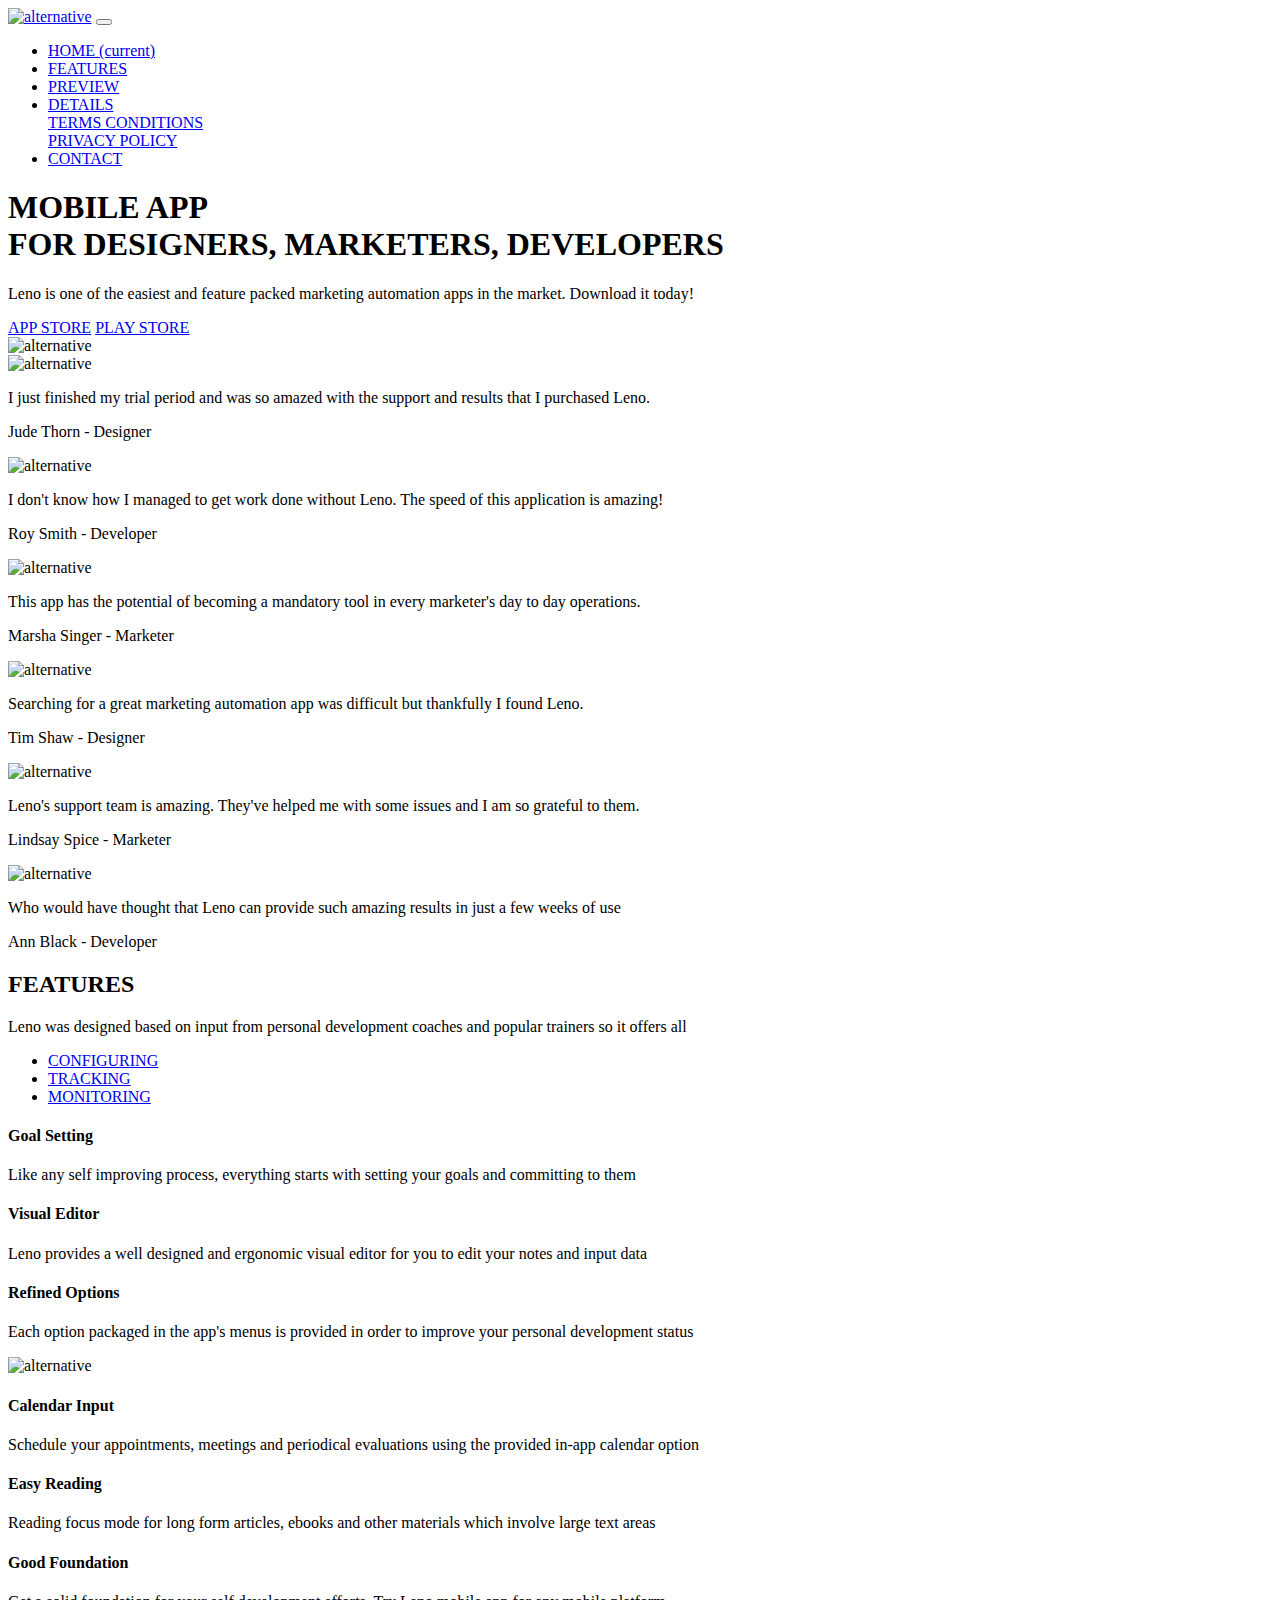
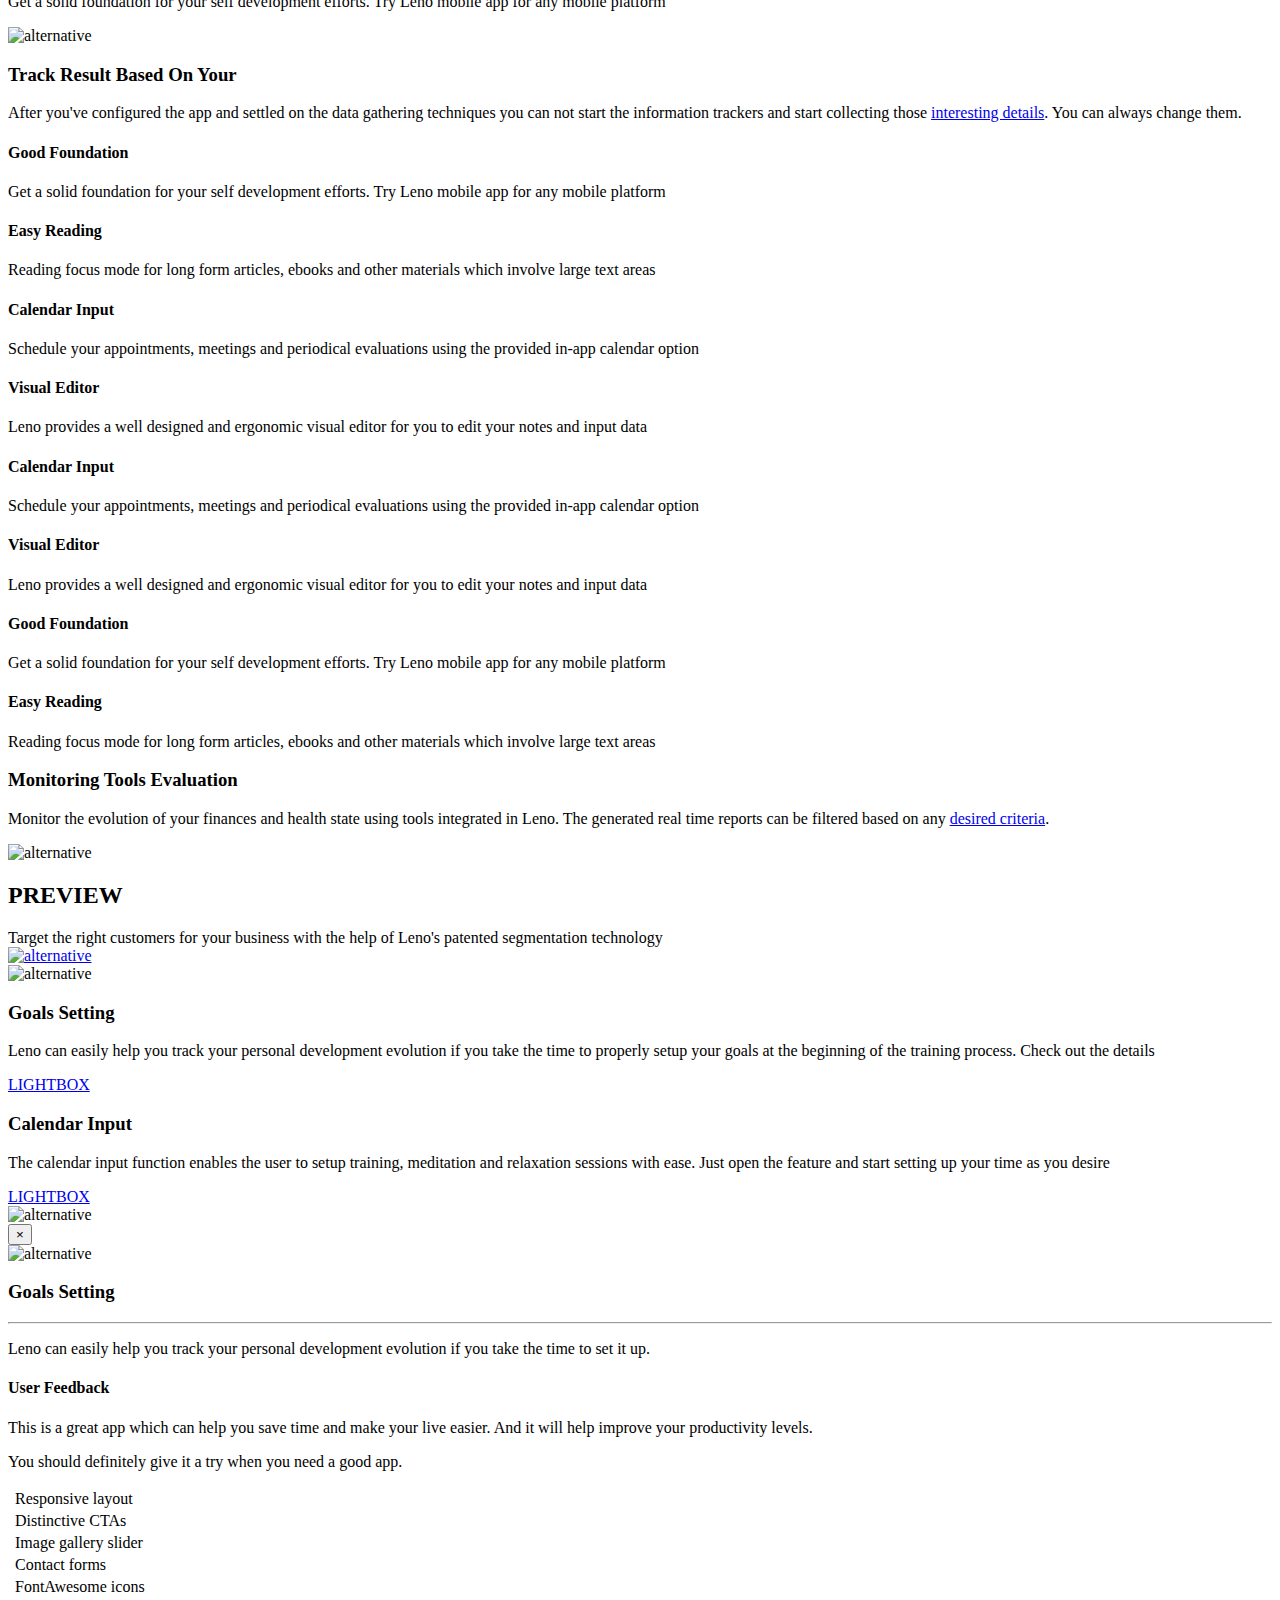
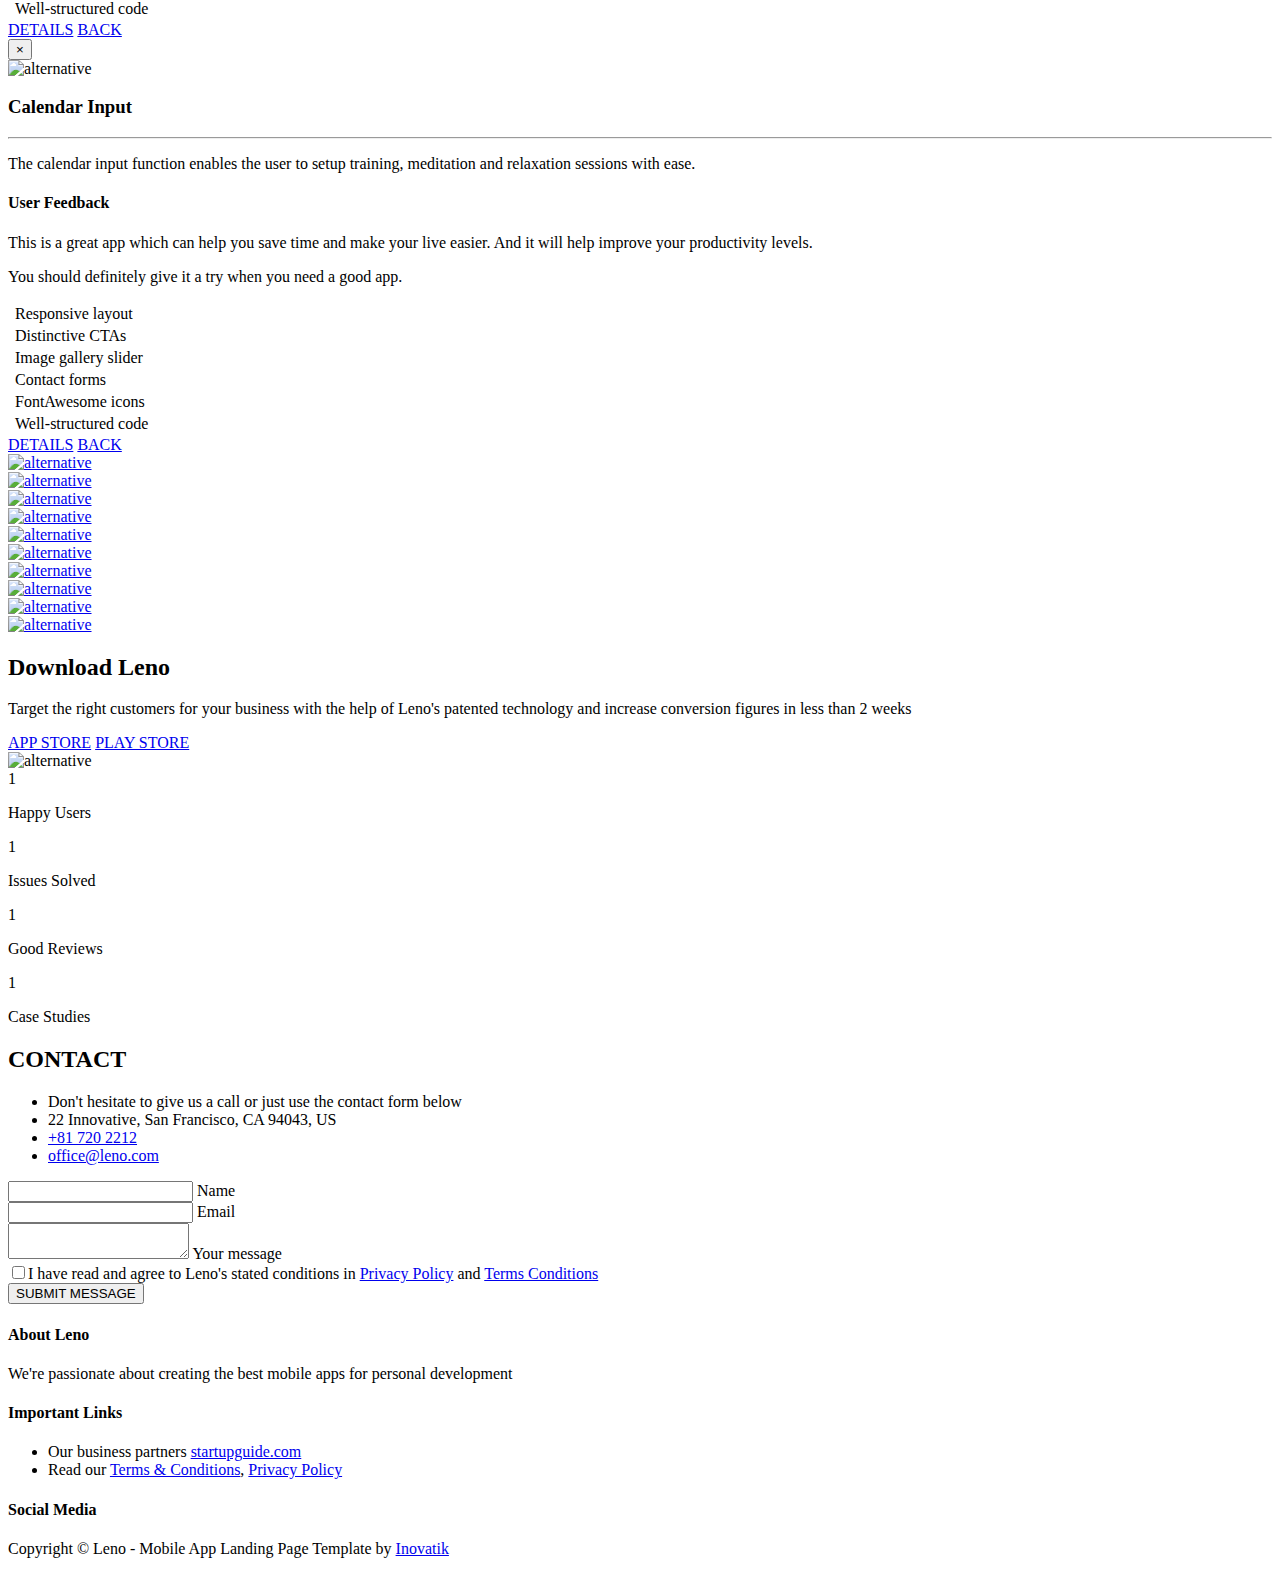
==== index.html @ eea13b54 "commit" ====
<!DOCTYPE html>
<html lang="en">
<head>
    <meta charset="utf-8">
    <meta name="viewport" content="width=device-width, initial-scale=1, shrink-to-fit=no">
    
    <!-- SEO Meta Tags -->
    <meta name="description" content="Free mobile app HTML landing page template to help you build a great online presence for your app which will convert visitors into users">
    <meta name="author" content="Inovatik">

    <!-- OG Meta Tags to improve the way the post looks when you share the page on LinkedIn, Facebook, Google+ -->
	<meta property="og:site_name" content="" /> <!-- website name -->
	<meta property="og:site" content="" /> <!-- website link -->
	<meta property="og:title" content=""/> <!-- title shown in the actual shared post -->
	<meta property="og:description" content="" /> <!-- description shown in the actual shared post -->
	<meta property="og:image" content="" /> <!-- image link, make sure it's jpg -->
	<meta property="og:url" content="" /> <!-- where do you want your post to link to -->
	<meta property="og:type" content="article" />

    <!-- Website Title -->
    <title>Leno - Free Mobile App Landing Page Template</title>
    
    <!-- Styles -->
    <link href="https://fonts.googleapis.com/css?family=Montserrat:400,600,700" rel="stylesheet">
    <link href="https://fonts.googleapis.com/css?family=Open+Sans:400,400i,700,700i" rel="stylesheet">
    <link href="css/bootstrap.css" rel="stylesheet">
    <link href="css/fontawesome-all.css" rel="stylesheet">
    <link href="css/swiper.css" rel="stylesheet">
	<link href="css/magnific-popup.css" rel="stylesheet">
	<link href="css/styles.css" rel="stylesheet">
	
	<!-- Favicon  -->
    <link rel="icon" href="images/favicon.png">
</head>
<body data-spy="scroll" data-target=".fixed-top">
    
    <!-- Preloader -->
	<div class="spinner-wrapper">
        <div class="spinner">
            <div class="bounce1"></div>
            <div class="bounce2"></div>
            <div class="bounce3"></div>
        </div>
    </div>
    <!-- end of preloader -->
    

    <!-- Navbar -->
    <nav class="navbar navbar-expand-md navbar-dark navbar-custom fixed-top">
        <!-- Text Logo - Use this if you don't have a graphic logo -->
        <!-- <a class="navbar-brand logo-text page-scroll" href="index.html">Leno</a> -->

        <!-- Image Logo -->
        <a class="navbar-brand logo-image" href="index.html"><img src="images/logo.svg" alt="alternative"></a> 
        
        <!-- Mobile Menu Toggle Button -->
        <button class="navbar-toggler" type="button" data-toggle="collapse" data-target="#navbarsExampleDefault" aria-controls="navbarsExampleDefault" aria-expanded="false" aria-label="Toggle navigation">
            <span class="navbar-toggler-awesome fas fa-bars"></span>
            <span class="navbar-toggler-awesome fas fa-times"></span>
        </button>
        <!-- end of mobile menu toggle button -->

        <div class="collapse navbar-collapse" id="navbarsExampleDefault">
            <ul class="navbar-nav ml-auto">
                <li class="nav-item">
                    <a class="nav-link page-scroll" href="#header">HOME <span class="sr-only">(current)</span></a>
                </li>
                <li class="nav-item">
                    <a class="nav-link page-scroll" href="#features">FEATURES</a>
                </li>
                <li class="nav-item">
                    <a class="nav-link page-scroll" href="#preview">PREVIEW</a>
                </li>

                <!-- Dropdown Menu -->          
                <li class="nav-item dropdown">
                    <a class="nav-link dropdown-toggle page-scroll" href="#details" id="navbarDropdown" role="button" aria-haspopup="true" aria-expanded="false">DETAILS</a>
                    <div class="dropdown-menu" aria-labelledby="navbarDropdown">
                        <a class="dropdown-item" href="terms-conditions.html"><span class="item-text">TERMS CONDITIONS</span></a>
                        <div class="dropdown-items-divide-hr"></div>
                        <a class="dropdown-item" href="privacy-policy.html"><span class="item-text">PRIVACY POLICY</span></a>
                    </div>
                </li>
                <!-- end of dropdown menu -->

                <li class="nav-item">
                    <a class="nav-link page-scroll" href="#contact">CONTACT</a>
                </li>
            </ul>
            <span class="nav-item social-icons">
                <span class="fa-stack">
                    <a href="#your-link">
                        <i class="fas fa-circle fa-stack-2x"></i>
                        <i class="fab fa-facebook-f fa-stack-1x"></i>
                    </a>
                </span>
                <span class="fa-stack">
                    <a href="#your-link">
                        <i class="fas fa-circle fa-stack-2x"></i>
                        <i class="fab fa-twitter fa-stack-1x"></i>
                    </a>
                </span>
            </span>
        </div>
    </nav> <!-- end of navbar -->
    <!-- end of navbar -->


    <!-- Header -->
    <header id="header" class="header">
        <div class="header-content">
            <div class="container">
                <div class="row">
                    <div class="col-lg-6">
                        <div class="text-container">
                            <h1>MOBILE APP <br>FOR <span id="js-rotating">DESIGNERS, MARKETERS, DEVELOPERS</span></h1>
                            <p class="p-large">Leno is one of the easiest and feature packed marketing automation apps in the market. Download it today!</p>
                            <a class="btn-solid-lg page-scroll" href="#your-link"><i class="fab fa-apple"></i>APP STORE</a>
                            <a class="btn-solid-lg page-scroll" href="#your-link"><i class="fab fa-google-play"></i>PLAY STORE</a>
                        </div>
                    </div> <!-- end of col -->
                    <div class="col-lg-6">
                        <div class="image-container">
                            <img class="img-fluid" src="images/header-iphone.png" alt="alternative">
                        </div> <!-- end of image-container -->
                    </div> <!-- end of col -->
                </div> <!-- end of row -->
            </div> <!-- end of container -->
        </div> <!-- end of header-content -->
    </header> <!-- end of header -->
    <!-- end of header -->


    <!-- Testimonials -->
    <div class="slider-1">
        <div class="container">
            <div class="row">
                <div class="col-lg-12">

                    <!-- Card Slider -->
                    <div class="slider-container">
                        <div class="swiper-container card-slider">
                            <div class="swiper-wrapper">
                                
                                <!-- Slide -->
                                <div class="swiper-slide">
                                    <div class="card">
                                        <img class="card-image" src="images/testimonial-1.jpg" alt="alternative">
                                        <div class="card-body">
                                            <p class="testimonial-text">I just finished my trial period and was so amazed with the support and results that I purchased Leno.</p>
                                            <p class="testimonial-author">Jude Thorn - Designer</p>
                                        </div>
                                    </div>
                                </div> <!-- end of swiper-slide -->
                                <!-- end of slide -->
        
                                <!-- Slide -->
                                <div class="swiper-slide">
                                    <div class="card">
                                        <img class="card-image" src="images/testimonial-2.jpg" alt="alternative">
                                        <div class="card-body">
                                            <p class="testimonial-text">I don't know how I managed to get work done without Leno. The speed of this application is amazing!</p>
                                            <p class="testimonial-author">Roy Smith - Developer</p>
                                        </div>
                                    </div>        
                                </div> <!-- end of swiper-slide -->
                                <!-- end of slide -->
        
                                <!-- Slide -->
                                <div class="swiper-slide">
                                    <div class="card">
                                        <img class="card-image" src="images/testimonial-3.jpg" alt="alternative">
                                        <div class="card-body">
                                            <p class="testimonial-text">This app has the potential of becoming a mandatory tool in every marketer's day to day operations.</p>
                                            <p class="testimonial-author">Marsha Singer - Marketer</p>
                                        </div>
                                    </div>        
                                </div> <!-- end of swiper-slide -->
                                <!-- end of slide -->
        
                                <!-- Slide -->
                                <div class="swiper-slide">
                                    <div class="card">
                                        <img class="card-image" src="images/testimonial-4.jpg" alt="alternative">
                                        <div class="card-body">
                                            <p class="testimonial-text">Searching for a great marketing automation app was difficult but thankfully I found Leno.</p>
                                            <p class="testimonial-author">Tim Shaw - Designer</p>
                                        </div>
                                    </div>
                                </div> <!-- end of swiper-slide -->
                                <!-- end of slide -->
        
                                <!-- Slide -->
                                <div class="swiper-slide">
                                    <div class="card">
                                        <img class="card-image" src="images/testimonial-5.jpg" alt="alternative">
                                        <div class="card-body">
                                            <p class="testimonial-text">Leno's support team is amazing. They've helped me with some issues and I am so grateful to them.</p>
                                            <p class="testimonial-author">Lindsay Spice - Marketer</p>
                                        </div>
                                    </div>        
                                </div> <!-- end of swiper-slide -->
                                <!-- end of slide -->
        
                                <!-- Slide -->
                                <div class="swiper-slide">
                                    <div class="card">
                                        <img class="card-image" src="images/testimonial-6.jpg" alt="alternative">
                                        <div class="card-body">
                                            <p class="testimonial-text">Who would have thought that Leno can provide such amazing results in just a few weeks of use</p>
                                            <p class="testimonial-author">Ann Black - Developer</p>
                                        </div>
                                    </div>        
                                </div> <!-- end of swiper-slide -->
                                <!-- end of slide -->
                            
                            </div> <!-- end of swiper-wrapper -->
        
                            <!-- Add Arrows -->
                            <div class="swiper-button-next"></div>
                            <div class="swiper-button-prev"></div>
                            <!-- end of add arrows -->
        
                        </div> <!-- end of swiper-container -->
                    </div> <!-- end of slider-container -->
                    <!-- end of card slider -->

                </div> <!-- end of col -->
            </div> <!-- end of row -->
        </div> <!-- end of container -->
    </div> <!-- end of slider-1 -->
    <!-- end of testimonials -->
    

    <!-- Features -->
    <div id="features" class="tabs">
        <div class="container">
            <div class="row">
                <div class="col-lg-12">
                    <h2>FEATURES</h2>
                    <div class="p-heading p-large">Leno was designed based on input from personal development coaches and popular trainers so it offers all</div>
                </div> <!-- end of col -->
            </div> <!-- end of row -->
            <div class="row">

                <!-- Tabs Links -->
                <ul class="nav nav-tabs" id="lenoTabs" role="tablist">
                    <li class="nav-item">
                        <a class="nav-link active" id="nav-tab-1" data-toggle="tab" href="#tab-1" role="tab" aria-controls="tab-1" aria-selected="true"><i class="fas fa-cog"></i>CONFIGURING</a>
                    </li>
                    <li class="nav-item">
                        <a class="nav-link" id="nav-tab-2" data-toggle="tab" href="#tab-2" role="tab" aria-controls="tab-2" aria-selected="false"><i class="fas fa-binoculars"></i>TRACKING</a>
                    </li>
                    <li class="nav-item">
                        <a class="nav-link" id="nav-tab-3" data-toggle="tab" href="#tab-3" role="tab" aria-controls="tab-3" aria-selected="false"><i class="fas fa-search"></i>MONITORING</a>
                    </li>
                </ul>
                <!-- end of tabs links -->


                <!-- Tabs Content-->
                <div class="tab-content" id="lenoTabsContent">
                    
                    <!-- Tab -->
                    <div class="tab-pane fade show active" id="tab-1" role="tabpanel" aria-labelledby="tab-1">
                        <div class="container">
                            <div class="row">
                                
                                <!-- Icon Cards Pane -->
                                <div class="col-lg-4">
                                    <div class="card left-pane first">
                                        <div class="card-body">
                                            <div class="text-wrapper">
                                                <h4 class="card-title">Goal Setting</h4>
                                                <p>Like any self improving process, everything starts with setting your goals and committing to them</p>
                                            </div>
                                            <div class="card-icon">
                                                <i class="far fa-compass"></i>
                                            </div>
                                        </div>
                                    </div>
                                    <div class="card left-pane">
                                        <div class="card-body">
                                            <div class="text-wrapper">
                                                <h4 class="card-title">Visual Editor</h4>
                                                <p>Leno provides a well designed and ergonomic visual editor for you to edit your notes and input data</p>
                                            </div>
                                            <div class="card-icon">
                                                <i class="far fa-file-code"></i>
                                            </div>
                                        </div>
                                    </div>
                                    <div class="card left-pane">
                                        <div class="card-body">
                                            <div class="text-wrapper">
                                                <h4 class="card-title">Refined Options</h4>
                                                <p>Each option packaged in the app's menus is provided in order to improve your personal development status</p>
                                            </div>
                                            <div class="card-icon">
                                                <i class="far fa-gem"></i>
                                            </div>
                                        </div>
                                    </div>
                                </div>
                                <!-- end of icon cards pane -->

                                <!-- Image Pane -->
                                <div class="col-lg-4">
                                    <img class="img-fluid" src="images/features-iphone-1.png" alt="alternative">
                                </div>
                                <!-- end of image pane -->
                                
                                <!-- Icon Cards Pane -->
                                <div class="col-lg-4">
                                    <div class="card right-pane first">
                                        <div class="card-body">
                                            <div class="card-icon">
                                                <i class="far fa-calendar-check"></i>
                                            </div>
                                            <div class="text-wrapper">
                                                <h4 class="card-title">Calendar Input</h4>
                                                <p>Schedule your appointments, meetings and periodical evaluations using the provided in-app calendar option</p>
                                            </div>
                                        </div>
                                    </div>
                                    <div class="card right-pane">
                                        <div class="card-body">
                                            <div class="card-icon">
                                                <i class="far fa-bookmark"></i>
                                            </div>
                                            <div class="text-wrapper">
                                                <h4 class="card-title">Easy Reading</h4>
                                                <p>Reading focus mode for long form articles, ebooks and other materials which involve large text areas</p>
                                            </div>
                                        </div>
                                    </div>
                                    <div class="card right-pane">
                                        <div class="card-body">
                                            <div class="card-icon">
                                                <i class="fas fa-cube"></i>
                                            </div>
                                            <div class="text-wrapper">
                                                <h4 class="card-title">Good Foundation</h4>
                                                <p>Get a solid foundation for your self development efforts. Try Leno mobile app for any mobile platform</p>
                                            </div>
                                        </div>
                                    </div>
                                </div>
                                <!-- end of icon cards pane -->

                            </div> <!-- end of row -->
                        </div> <!-- end of container -->
                    </div> <!-- end of tab-pane -->
                    <!-- end of tab -->

                    <!-- Tab -->
                    <div class="tab-pane fade" id="tab-2" role="tabpanel" aria-labelledby="tab-2">
                        <div class="container">
                            <div class="row">

                                <!-- Image Pane -->
                                <div class="col-md-4">
                                    <img class="img-fluid" src="images/features-iphone-2.png" alt="alternative">
                                </div>
                                <!-- end of image pane -->
                                
                                <!-- Text And Icon Cards Area -->
                                <div class="col-md-8">
                                    <div class="text-area">
                                        <h3>Track Result Based On Your</h3>
                                        <p>After you've configured the app and settled on the data gathering techniques you can not start the information trackers and start collecting those <a class="turquoise" href="#your-link">interesting details</a>. You can always change them.</p>
                                    </div> <!-- end of text-area -->
                                    
                                    <div class="icon-cards-area">
                                            <div class="card">
                                                <div class="card-icon">
                                                    <i class="fas fa-cube"></i>
                                                </div>
                                                <div class="card-body">
                                                    <h4 class="card-title">Good Foundation</h4>
                                                    <p>Get a solid foundation for your self development efforts. Try Leno mobile app for any mobile platform</p>
                                                </div>
                                            </div>
                                            <div class="card">
                                                <div class="card-icon">
                                                    <i class="far fa-bookmark"></i>
                                                </div>
                                                <div class="card-body">
                                                    <h4 class="card-title">Easy Reading</h4>
                                                    <p>Reading focus mode for long form articles, ebooks and other materials which involve large text areas</p>
                                                </div>
                                            </div>
                                            <div class="card">
                                                <div class="card-icon">
                                                    <i class="far fa-calendar-check"></i>
                                                </div>
                                                <div class="card-body">
                                                    <h4 class="card-title">Calendar Input</h4>
                                                    <p>Schedule your appointments, meetings and periodical evaluations using the provided in-app calendar option</p>
                                                </div>
                                            </div>
                                            <div class="card">
                                                <div class="card-icon">
                                                    <i class="far fa-file-code"></i>
                                                </div>
                                                <div class="card-body">
                                                    <h4 class="card-title">Visual Editor</h4>
                                                    <p>Leno provides a well designed and ergonomic visual editor for you to edit your notes and input data</p>
                                                </div>
                                            </div>
                                    </div> <!-- end of icon cards area -->
                                </div> <!-- end of col-md-8 -->
                                <!-- end of text and icon cards area -->

                            </div> <!-- end of row -->
                        </div> <!-- end of container -->
                    </div> <!-- end of tab-pane -->
                    <!-- end of tab -->

                    <!-- Tab -->
                    <div class="tab-pane fade" id="tab-3" role="tabpanel" aria-labelledby="tab-3">
                        <div class="container">
                            <div class="row">

                                <!-- Text And Icon Cards Area -->
                                <div class="col-md-8">
                                    <div class="icon-cards-area">
                                        <div class="card">
                                            <div class="card-icon">
                                                <i class="far fa-calendar-check"></i>
                                            </div>
                                            <div class="card-body">
                                                <h4 class="card-title">Calendar Input</h4>
                                                <p>Schedule your appointments, meetings and periodical evaluations using the provided in-app calendar option</p>
                                            </div>
                                        </div>
                                        <div class="card">
                                            <div class="card-icon">
                                                <i class="far fa-file-code"></i>
                                            </div>
                                            <div class="card-body">
                                                <h4 class="card-title">Visual Editor</h4>
                                                <p>Leno provides a well designed and ergonomic visual editor for you to edit your notes and input data</p>
                                            </div>
                                        </div>
                                        <div class="card">
                                            <div class="card-icon">
                                                <i class="fas fa-cube"></i>
                                            </div>
                                            <div class="card-body">
                                                <h4 class="card-title">Good Foundation</h4>
                                                <p>Get a solid foundation for your self development efforts. Try Leno mobile app for any mobile platform</p>
                                            </div>
                                        </div>
                                        <div class="card">
                                            <div class="card-icon">
                                                <i class="far fa-bookmark"></i>
                                            </div>
                                            <div class="card-body">
                                                <h4 class="card-title">Easy Reading</h4>
                                                <p>Reading focus mode for long form articles, ebooks and other materials which involve large text areas</p>
                                            </div>
                                        </div>
                                    </div> <!-- end of icon cards area -->
                                    
                                    <div class="text-area">
                                        <h3>Monitoring Tools Evaluation</h3>
                                        <p>Monitor the evolution of your finances and health state using tools integrated in Leno. The generated real time reports can be filtered based on any <a class="turquoise" href="#your-link">desired criteria</a>.</p>
                                    </div> <!-- end of text-area -->
                                </div> <!-- end of col-md-8 -->
                                <!-- end of text and icon cards area -->

                                <!-- Image Pane -->
                                <div class="col-md-4">
                                    <img class="img-fluid" src="images/features-iphone-3.png" alt="alternative">
                                </div>
                                <!-- end of image pane -->
                                    
                            </div> <!-- end of row -->
                        </div> <!-- end of container -->
                    </div><!-- end of tab-pane -->
                    <!-- end of tab -->

                </div> <!-- end of tab-content -->
                <!-- end of tabs content -->

            </div> <!-- end of row --> 
        </div> <!-- end of container --> 
    </div> <!-- end of tabs -->
    <!-- end of features -->


    <!-- Video -->
    <div id="preview" class="basic-1">
        <div class="container">
            <div class="row">
                <div class="col-lg-12">
                    <h2>PREVIEW</h2>
                    <div class="p-heading p-large">Target the right customers for your business with the help of Leno's patented segmentation technology</div>
                </div> <!-- end of col -->
            </div> <!-- end of row -->
            <div class="row">
                <div class="col-lg-12">

                    <!-- Video Preview -->
                    <div class="image-container">
                        <div class="video-wrapper">
                            <a class="popup-youtube" href="https://www.youtube.com/watch?v=fLCjQJCekTs" data-effect="fadeIn">
                                <img class="img-fluid" src="images/video-frame.jpg" alt="alternative">
                                <span class="video-play-button">
                                    <span></span>
                                </span>
                            </a>
                        </div> <!-- end of video-wrapper -->
                    </div> <!-- end of image-container -->
                    <!-- end of video preview -->

                </div> <!-- end of col -->
            </div> <!-- end of row -->
        </div> <!-- end of container -->
    </div> <!-- end of basic-1 -->
    <!-- end of video -->


    <!-- Details 1 -->
    <div id="details" class="basic-2">
        <div class="container">
            <div class="row">
                <div class="col-lg-6">
                    <img class="img-fluid" src="images/details-1-iphone.png" alt="alternative">
                </div> <!-- end of col -->
                <div class="col-lg-6">
                    <div class="text-container">
                        <h3>Goals Setting</h3>
                        <p>Leno can easily help you track your personal development evolution if you take the time to properly setup your goals at the beginning of the training process. Check out the details</p>
                        <a class="btn-solid-reg popup-with-move-anim" href="#details-lightbox-1">LIGHTBOX</a>
                    </div> <!-- end of text-container -->
                </div> <!-- end of col -->
            </div> <!-- end of row -->
        </div> <!-- end of container -->
    </div> <!-- end of basic-2 -->
    <!-- end of details 1 -->


    <!-- Details 2 -->
    <div class="basic-3">
        <div class="second">
            <div class="container">
                <div class="row">
                    <div class="col-lg-6">
                        <div class="text-container">
                            <h3>Calendar Input</h3>
                            <p>The calendar input function enables the user to setup training, meditation and relaxation sessions with ease. Just open the feature and start setting up your time as you desire</p>
                            <a class="btn-solid-reg popup-with-move-anim" href="#details-lightbox-2">LIGHTBOX</a>
                        </div> <!-- end of text-container -->
                    </div> <!-- end of col -->
                    <div class="col-lg-6">
                        <img class="img-fluid" src="images/details-2-iphone.png" alt="alternative">
                    </div> <!-- end of col -->
                </div> <!-- end of row -->
            </div> <!-- end of container -->
        </div> <!-- end of second -->
    </div> <!-- end of basic-3 -->    
    <!-- end of details 2 -->


    <!-- Details Lightboxes -->
	<!-- Lightbox -->
	<div id="details-lightbox-1" class="lightbox-basic zoom-anim-dialog mfp-hide">
		<div class="row">
			<button title="Close (Esc)" type="button" class="mfp-close x-button">×</button>
			<div class="col-lg-6">
				<img class="img-fluid" src="images/details-lightbox-1.png" alt="alternative">
			</div>
			<div class="col-lg-6">
				<h3>Goals Setting</h3>
				<hr>
                <p>Leno can easily help you track your personal development evolution if you take the time to set it up.</p>
                <h4>User Feedback</h4>
                <p>This is a great app which can help you save time and make your live easier. And it will help improve your productivity levels.</p>
                <p>You should definitely give it a try when you need a good app.</p>
				<table>
					<tr><td class="icon-cell"><i class="fas fa-desktop"></i></td><td>Responsive layout</td></tr>
					<tr><td class="icon-cell"><i class="fas fa-bullhorn"></i></td><td>Distinctive CTAs</td></tr>
					<tr><td class="icon-cell"><i class="fas fa-image"></i></td><td>Image gallery slider</td></tr>
					<tr><td class="icon-cell"><i class="fas fa-envelope"></i></td><td>Contact forms</td></tr>
					<tr><td class="icon-cell"><i class="fab fa-font-awesome-flag"></i></td><td>FontAwesome icons</td></tr>
					<tr><td class="icon-cell"><i class="fas fa-code"></i></td><td>Well-structured code</td></tr>
				</table>
				<a class="btn-solid-reg" href="#your-link">DETAILS</a> <a class="btn-outline-reg mfp-close as-button" href="#details">BACK</a> 
			</div>
		</div> <!-- end of row -->
    </div> <!-- end of lightbox-basic -->
    <!-- end of lightbox -->
    
    <!-- Lightbox -->
    <div id="details-lightbox-2" class="lightbox-basic zoom-anim-dialog mfp-hide">
		<div class="row">
			<button title="Close (Esc)" type="button" class="mfp-close x-button">×</button>
			<div class="col-lg-6">
				<img class="img-fluid" src="images/details-lightbox-2.png" alt="alternative">
			</div>
			<div class="col-lg-6">
				<h3>Calendar Input</h3>
				<hr>
                <p>The calendar input function enables the user to setup training, meditation and relaxation sessions with ease.</p>
                <h4>User Feedback</h4>
                <p>This is a great app which can help you save time and make your live easier. And it will help improve your productivity levels.</p>
                <p>You should definitely give it a try when you need a good app.</p>
				<table>
					<tr><td class="icon-cell"><i class="fas fa-desktop"></i></td><td>Responsive layout</td></tr>
					<tr><td class="icon-cell"><i class="fas fa-bullhorn"></i></td><td>Distinctive CTAs</td></tr>
					<tr><td class="icon-cell"><i class="fas fa-image"></i></td><td>Image gallery slider</td></tr>
					<tr><td class="icon-cell"><i class="fas fa-envelope"></i></td><td>Contact forms</td></tr>
					<tr><td class="icon-cell"><i class="fab fa-font-awesome-flag"></i></td><td>FontAwesome icons</td></tr>
					<tr><td class="icon-cell"><i class="fas fa-code"></i></td><td>Well-structured code</td></tr>
				</table>
				<a class="btn-solid-reg" href="#your-link">DETAILS</a> <a class="btn-outline-reg mfp-close as-button" href="#details">BACK</a>
			</div>
		</div> <!-- end of row -->
    </div> <!-- end of lightbox-basic -->
    <!-- end of lightbox -->
    <!-- end of details lightboxes -->


    <!-- Screenshots -->
    <div class="slider-2">
        <div class="container">
            <div class="row">
                <div class="col-lg-12">
                    
                    <!-- Image Slider -->
                    <div class="slider-container">
                        <div class="swiper-container image-slider">
                            <div class="swiper-wrapper">
                                
                                <!-- Slide -->
                                <div class="swiper-slide">
                                    <a href="images/screenshot-1.png" class="popup-link" data-effect="fadeIn">
                                        <img class="img-fluid" src="images/screenshot-1.png" alt="alternative">
                                    </a>
                                </div>
                                <!-- end of slide -->
                                
                                <!-- Slide -->
                                <div class="swiper-slide">
                                    <a href="images/screenshot-2.png" class="popup-link" data-effect="fadeIn">
                                        <img class="img-fluid" src="images/screenshot-2.png" alt="alternative">
                                    </a>
                                </div>
                                <!-- end of slide -->

                                <!-- Slide -->
                                <div class="swiper-slide">
                                    <a href="images/screenshot-3.png" class="popup-link" data-effect="fadeIn">
                                        <img class="img-fluid" src="images/screenshot-3.png" alt="alternative">
                                    </a>
                                </div>
                                <!-- end of slide -->

                                <!-- Slide -->
                                <div class="swiper-slide">
                                    <a href="images/screenshot-4.png" class="popup-link" data-effect="fadeIn">
                                        <img class="img-fluid" src="images/screenshot-4.png" alt="alternative">
                                    </a>
                                </div>
                                <!-- end of slide -->

                                <!-- Slide -->
                                <div class="swiper-slide">
                                    <a href="images/screenshot-5.png" class="popup-link" data-effect="fadeIn">
                                        <img class="img-fluid" src="images/screenshot-5.png" alt="alternative">
                                    </a>
                                </div>
                                <!-- end of slide -->
                                
                                <!-- Slide -->
                                <div class="swiper-slide">
                                    <a href="images/screenshot-6.png" class="popup-link" data-effect="fadeIn">
                                        <img class="img-fluid" src="images/screenshot-6.png" alt="alternative">
                                    </a>
                                </div>
                                <!-- end of slide -->

                                <!-- Slide -->
                                <div class="swiper-slide">
                                    <a href="images/screenshot-7.png" class="popup-link" data-effect="fadeIn">
                                        <img class="img-fluid" src="images/screenshot-7.png" alt="alternative">
                                    </a>
                                </div>
                                <!-- end of slide -->

                                <!-- Slide -->
                                <div class="swiper-slide">
                                    <a href="images/screenshot-8.png" class="popup-link" data-effect="fadeIn">
                                        <img class="img-fluid" src="images/screenshot-8.png" alt="alternative">
                                    </a>
                                </div>
                                <!-- end of slide -->

                                <!-- Slide -->
                                <div class="swiper-slide">
                                    <a href="images/screenshot-9.png" class="popup-link" data-effect="fadeIn">
                                        <img class="img-fluid" src="images/screenshot-9.png" alt="alternative">
                                    </a>
                                </div>
                                <!-- end of slide -->

                                <!-- Slide -->
                                <div class="swiper-slide">
                                    <a href="images/screenshot-10.png" class="popup-link" data-effect="fadeIn">
                                        <img class="img-fluid" src="images/screenshot-10.png" alt="alternative">
                                    </a>
                                </div>
                                <!-- end of slide -->
                                
                            </div> <!-- end of swiper-wrapper -->

                            <!-- Add Arrows -->
                            <div class="swiper-button-next"></div>
                            <div class="swiper-button-prev"></div>
                            <!-- end of add arrows -->

                        </div> <!-- end of swiper-container -->
                    </div> <!-- end of slider-container -->
                    <!-- end of image slider -->

                </div> <!-- end of col -->
            </div> <!-- end of row -->
        </div> <!-- end of container -->
    </div> <!-- end of slider-2 -->
    <!-- end of screenshots -->


    <!-- Download -->
    <div class="basic-4">
        <div class="container">
            <div class="row">
                <div class="col-lg-6 col-xl-5">
                    <div class="text-container">
                        <h2>Download <span class="blue">Leno</span></h2>
                        <p class="p-large">Target the right customers for your business with the help of Leno's patented technology and increase conversion figures in less than 2 weeks</p>
                        <a class="btn-solid-lg" href="#your-link"><i class="fab fa-apple"></i>APP STORE</a>
                        <a class="btn-solid-lg" href="#your-link"><i class="fab fa-google-play"></i>PLAY STORE</a>
                    </div> <!-- end of text-container -->
                </div> <!-- end of col -->
                <div class="col-lg-6 col-xl-7">
                    <div class="image-container">
                        <img class="img-fluid" src="images/download.png" alt="alternative">
                    </div> <!-- end of img-container -->
                </div> <!-- end of col -->
            </div> <!-- end of row -->
        </div> <!-- end of container -->
    </div> <!-- end of basic-4 -->
    <!-- end of download -->


    <!-- Statistics -->
    <div class="counter">
        <div class="container">
            <div class="row">
                <div class="col-lg-12">
                    
                    <!-- Counter -->
                    <div id="counter">
                        <div class="cell">
                            <div class="counter-value number-count" data-count="231">1</div>
                            <p class="counter-info">Happy Users</p>
                        </div>
                        <div class="cell">
                            <div class="counter-value number-count" data-count="85">1</div>
                            <p class="counter-info">Issues Solved</p>
                        </div>
                        <div class="cell">
                            <div class="counter-value number-count" data-count="59">1</div>
                            <p class="counter-info">Good Reviews</p>
                        </div>
                        <div class="cell">
                            <div class="counter-value number-count" data-count="127">1</div>
                            <p class="counter-info">Case Studies</p>
                        </div>
                    </div>
                    <!-- end of counter -->
                    
                </div> <!-- end of col -->
            </div> <!-- end of row -->
        </div> <!-- end of container -->
    </div> <!-- end of counter -->
    <!-- end of statistics -->


    <!-- Contact -->
    <div id="contact" class="form">
        <div class="container">
            <div class="row">
                <div class="col-lg-12">
                    <h2>CONTACT</h2>
                    <ul class="list-unstyled li-space-lg">
                        <li class="address">Don't hesitate to give us a call or just use the contact form below</li>
                        <li><i class="fas fa-map-marker-alt"></i>22 Innovative, San Francisco, CA 94043, US</li>
                        <li><i class="fas fa-phone"></i><a class="blue" href="tel:003024630820">+81 720 2212</a></li>
                        <li><i class="fas fa-envelope"></i><a class="blue" href="mailto:office@leno.com">office@leno.com</a></li>
                    </ul>
                </div> <!-- end of col -->
            </div> <!-- end of row -->
            <div class="row">
                <div class="col-lg-6 offset-lg-3">
                    
                    <!-- Contact Form -->
                    <form id="contactForm" data-toggle="validator" data-focus="false">
                        <div class="form-group">
                            <input type="text" class="form-control-input" id="cname" required>
                            <label class="label-control" for="cname">Name</label>
                            <div class="help-block with-errors"></div>
                        </div>
                        <div class="form-group">
                            <input type="email" class="form-control-input" id="cemail" required>
                            <label class="label-control" for="cemail">Email</label>
                            <div class="help-block with-errors"></div>
                        </div>
                        <div class="form-group">
                            <textarea class="form-control-textarea" id="cmessage" required></textarea>
                            <label class="label-control" for="cmessage">Your message</label>
                            <div class="help-block with-errors"></div>
                        </div>
                        <div class="form-group checkbox">
                            <input type="checkbox" id="cterms" value="Agreed-to-Terms" required>I have read and agree to Leno's stated conditions in <a href="privacy-policy.html">Privacy Policy</a> and <a href="terms-conditions.html">Terms Conditions</a> 
                            <div class="help-block with-errors"></div>
                        </div>
                        <div class="form-group">
                            <button type="submit" class="form-control-submit-button">SUBMIT MESSAGE</button>
                        </div>
                        <div class="form-message">
                            <div id="cmsgSubmit" class="h3 text-center hidden"></div>
                        </div>
                    </form>
                    <!-- end of contact form -->

                </div> <!-- end of col -->
            </div> <!-- end of row -->
        </div> <!-- end of container -->
    </div> <!-- end of form -->
    <!-- end of contact -->


    <!-- Footer -->
    <div class="footer">
        <div class="container">
            <div class="row">
                <div class="col-md-4">
                    <div class="footer-col">
                        <h4>About Leno</h4>
                        <p>We're passionate about creating the best mobile apps for personal development</p>
                    </div>
                </div> <!-- end of col -->
                <div class="col-md-4">
                    <div class="footer-col middle">
                        <h4>Important Links</h4>
                        <ul class="list-unstyled li-space-lg">
                            <li class="media">
                                <i class="fas fa-square"></i>
                                <div class="media-body">Our business partners <a class="turquoise" href="#your-link">startupguide.com</a></div>
                            </li>
                            <li class="media">
                                <i class="fas fa-square"></i>
                                <div class="media-body">Read our <a class="turquoise" href="terms-conditions.html">Terms & Conditions</a>, <a class="turquoise" href="privacy-policy.html">Privacy Policy</a></div>
                            </li>
                        </ul>
                    </div>
                </div> <!-- end of col -->
                <div class="col-md-4">
                    <div class="footer-col last">
                        <h4>Social Media</h4>
                        <span class="fa-stack">
                            <a href="#your-link">
                                <i class="fas fa-circle fa-stack-2x"></i>
                                <i class="fab fa-facebook-f fa-stack-1x"></i>
                            </a>
                        </span>
                        <span class="fa-stack">
                            <a href="#your-link">
                                <i class="fas fa-circle fa-stack-2x"></i>
                                <i class="fab fa-twitter fa-stack-1x"></i>
                            </a>
                        </span>
                        <span class="fa-stack">
                            <a href="#your-link">
                                <i class="fas fa-circle fa-stack-2x"></i>
                                <i class="fab fa-google-plus-g fa-stack-1x"></i>
                            </a>
                        </span>
                        <span class="fa-stack">
                            <a href="#your-link">
                                <i class="fas fa-circle fa-stack-2x"></i>
                                <i class="fab fa-instagram fa-stack-1x"></i>
                            </a>
                        </span>
                        <span class="fa-stack">
                            <a href="#your-link">
                                <i class="fas fa-circle fa-stack-2x"></i>
                                <i class="fab fa-linkedin-in fa-stack-1x"></i>
                            </a>
                        </span>
                    </div> 
                </div> <!-- end of col -->
            </div> <!-- end of row -->
        </div> <!-- end of container -->
    </div> <!-- end of footer -->  
    <!-- end of footer -->


    <!-- Copyright -->
    <div class="copyright">
        <div class="container">
            <div class="row">
                <div class="col-lg-12">
                    <p class="p-small">Copyright © Leno - Mobile App Landing Page Template by <a href="http://www.inovatik.com">Inovatik</a></p>
                </div> <!-- end of col -->
            </div> <!-- enf of row -->
        </div> <!-- end of container -->
    </div> <!-- end of copyright --> 
    <!-- end of copyright -->
    
    	
    <!-- Scripts -->
    <script src="js/jquery.min.js"></script> <!-- jQuery for Bootstrap's JavaScript plugins -->
    <script src="js/popper.min.js"></script> <!-- Popper tooltip library for Bootstrap -->
    <script src="js/bootstrap.min.js"></script> <!-- Bootstrap framework -->
    <script src="js/jquery.easing.min.js"></script> <!-- jQuery Easing for smooth scrolling between anchors -->
    <script src="js/swiper.min.js"></script> <!-- Swiper for image and text sliders -->
    <script src="js/jquery.magnific-popup.js"></script> <!-- Magnific Popup for lightboxes -->
    <script src="js/morphext.min.js"></script> <!-- Morphtext rotating text in the header -->
    <script src="js/validator.min.js"></script> <!-- Validator.js - Bootstrap plugin that validates forms -->
    <script src="js/scripts.js"></script> <!-- Custom scripts -->
</body>
</html>
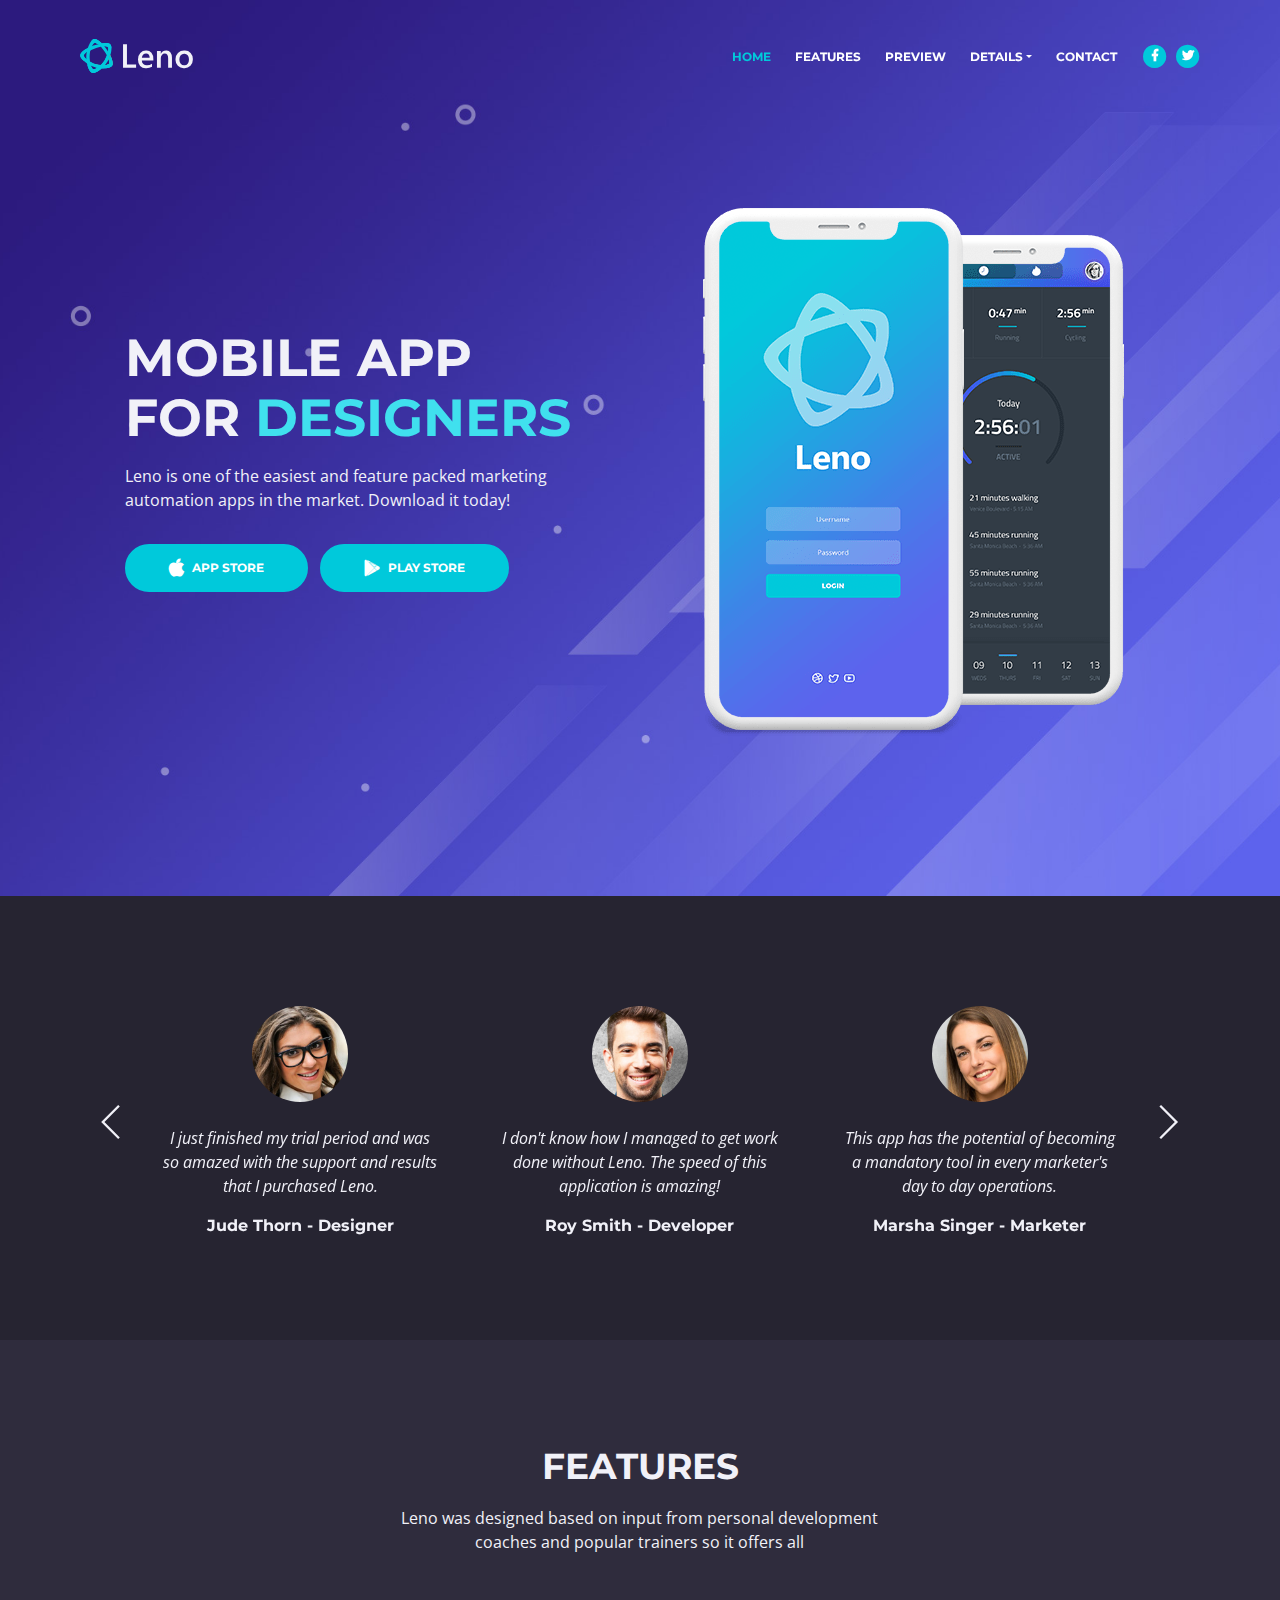
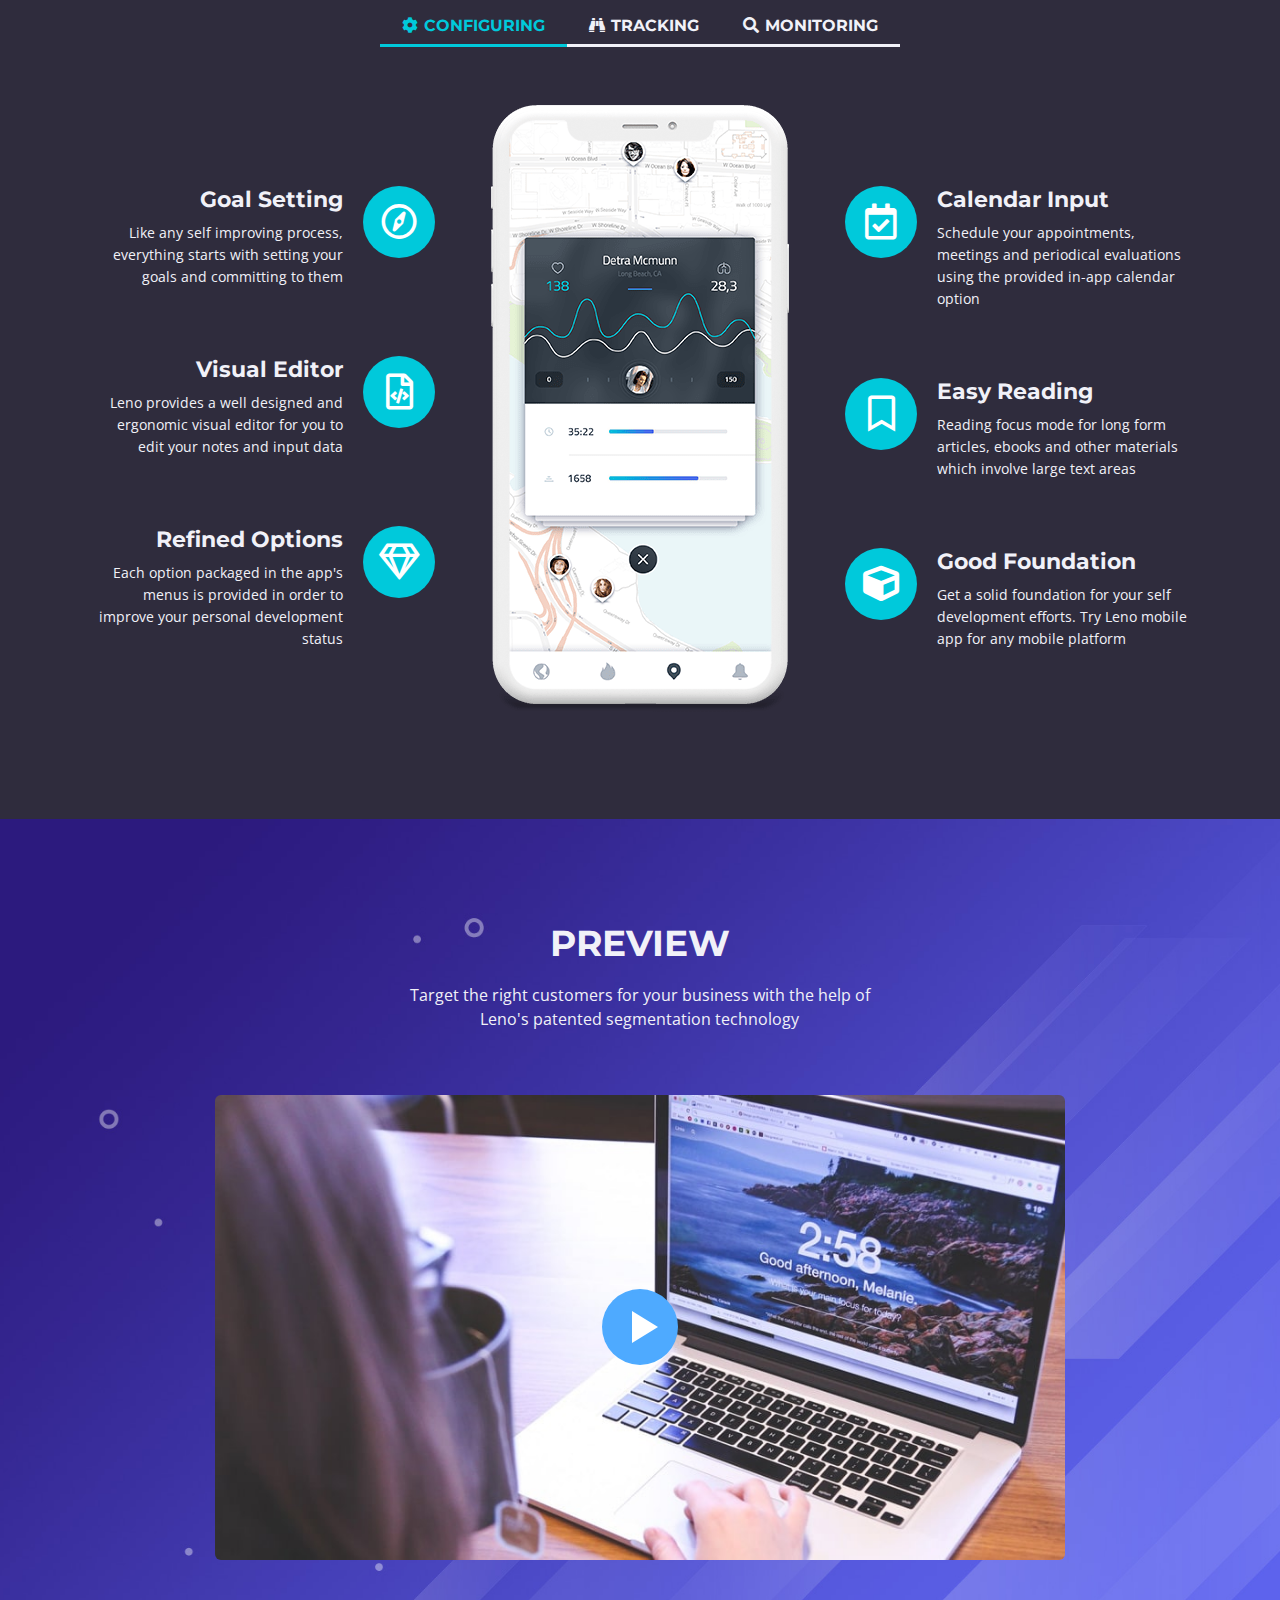
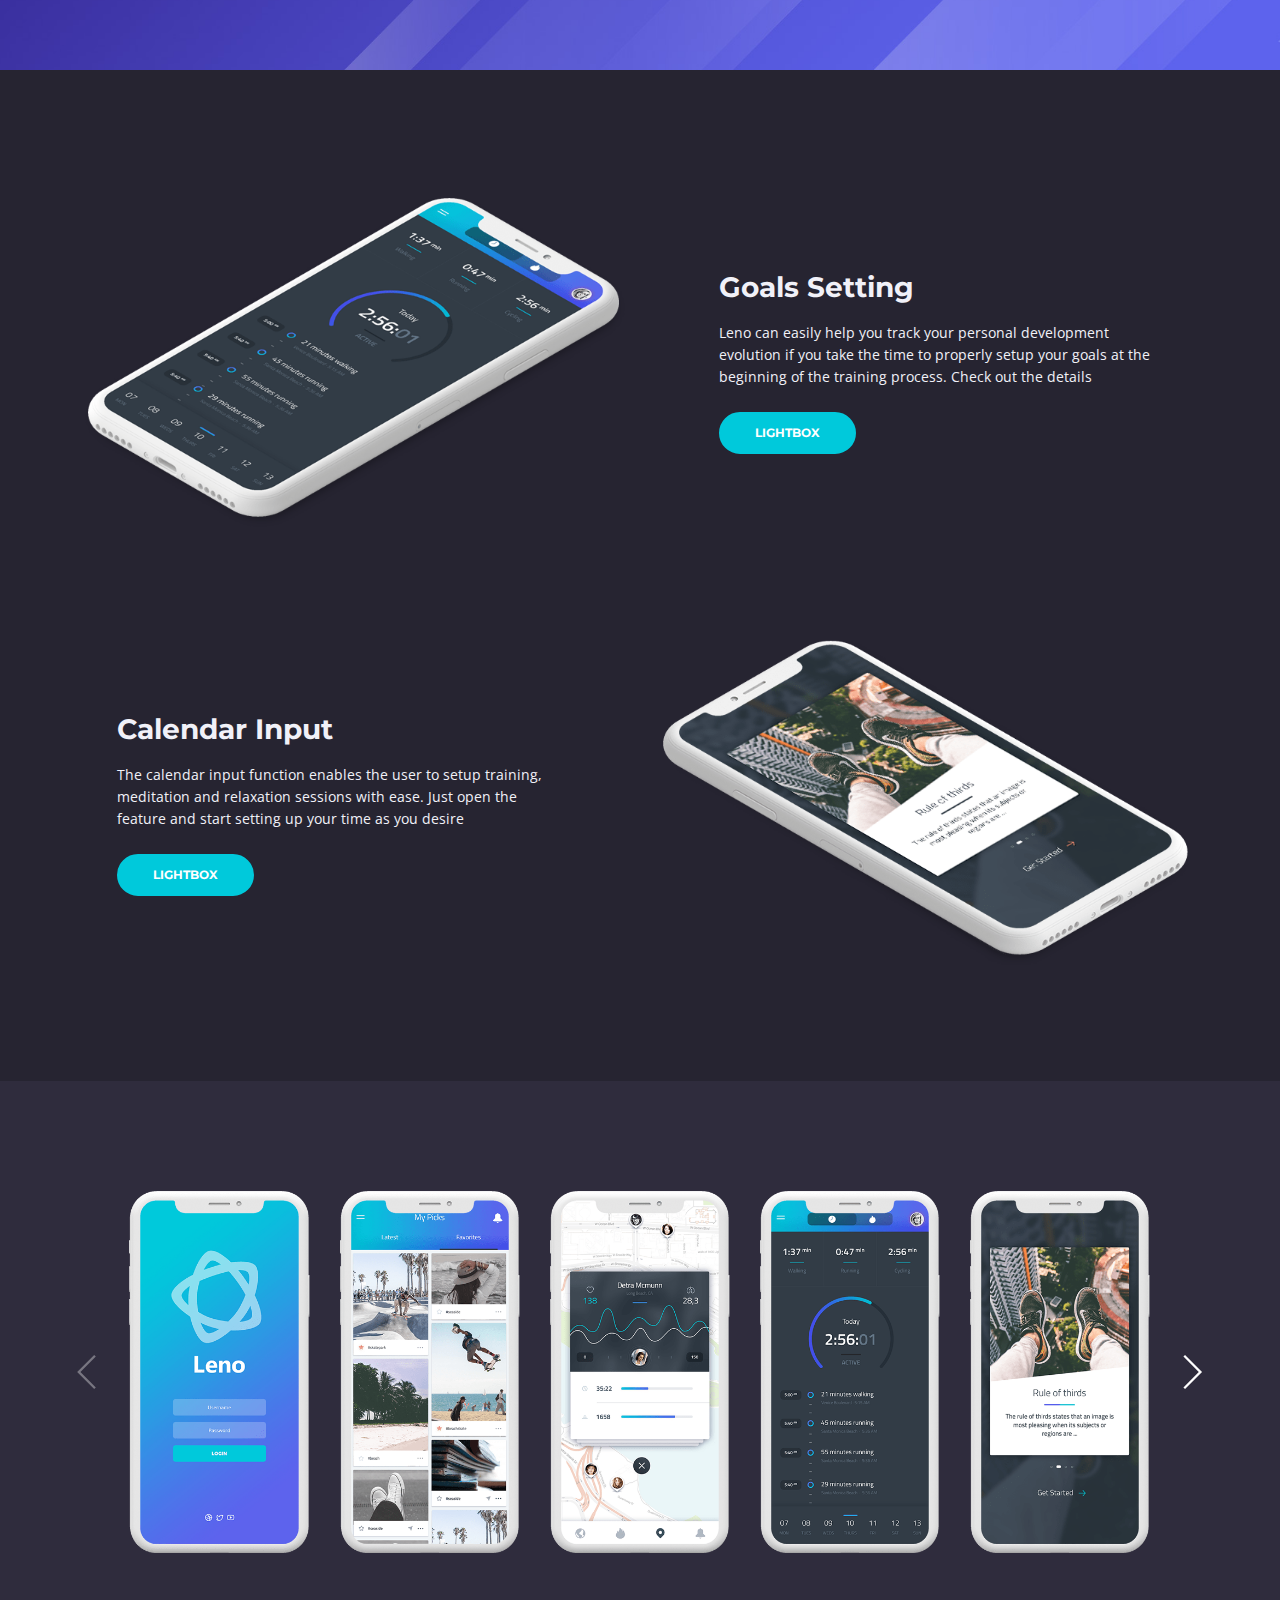
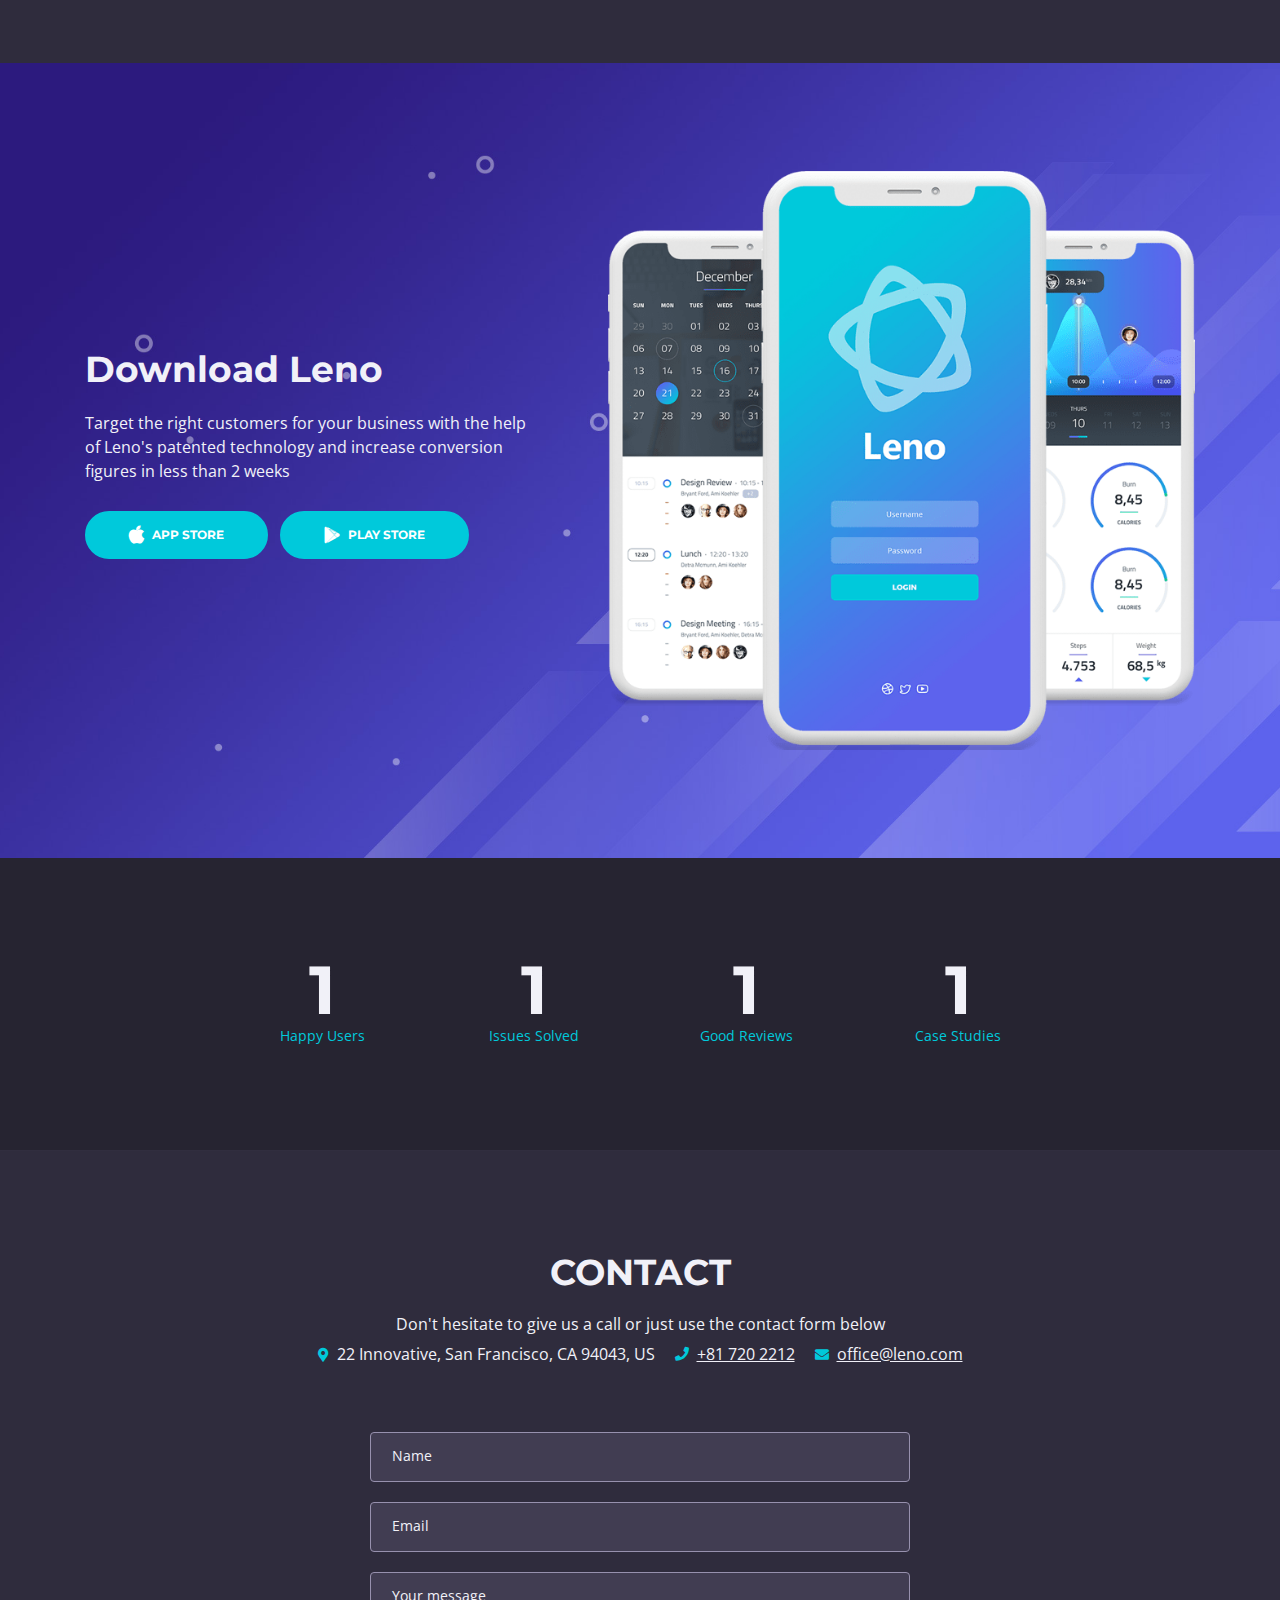
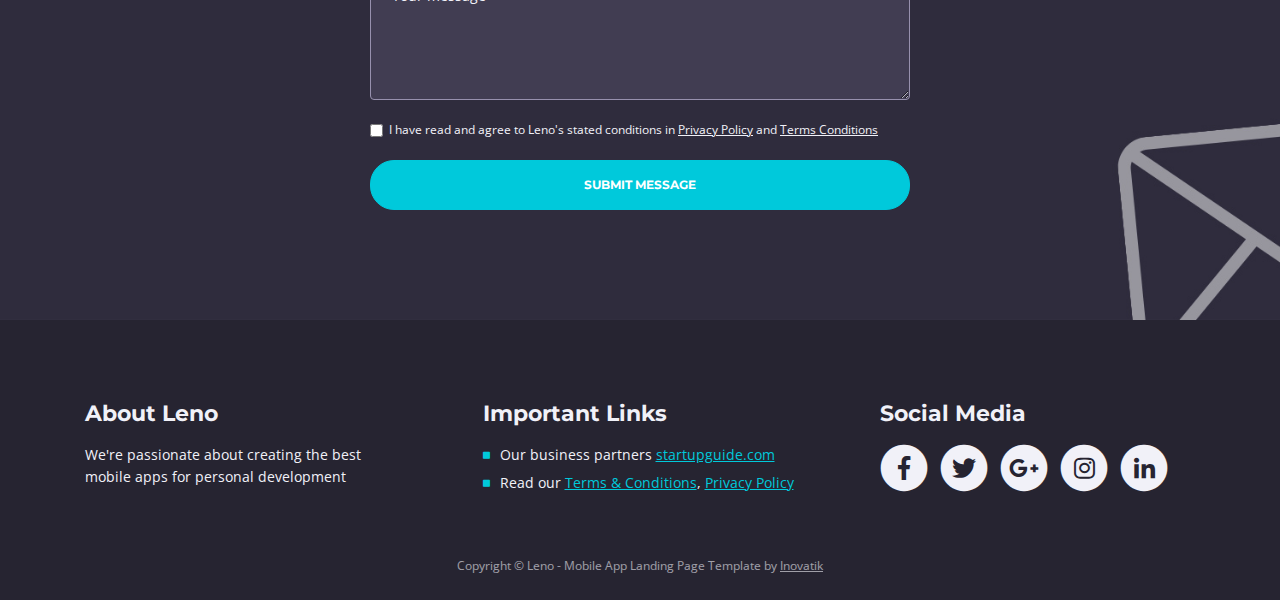
==== commit 2b6e95b6: "commit" ====
--- a/index.html
+++ b/index.html
@@ -3,7 +3,7 @@
 <head>
     <meta charset="utf-8">
     <meta name="viewport" content="width=device-width, initial-scale=1, shrink-to-fit=no">
-    
+
     <!-- SEO Meta Tags -->
     <meta name="description" content="Free mobile app HTML landing page template to help you build a great online presence for your app which will convert visitors into users">
     <meta name="author" content="Inovatik">
@@ -13,13 +13,13 @@
 	<meta property="og:site" content="" /> <!-- website link -->
 	<meta property="og:title" content=""/> <!-- title shown in the actual shared post -->
 	<meta property="og:description" content="" /> <!-- description shown in the actual shared post -->
-	<meta property="og:image" content="" /> <!-- image link, make sure it's jpg -->
+	<meta property="og:image" content="" /> <!-- image link, make sure it's webp -->
 	<meta property="og:url" content="" /> <!-- where do you want your post to link to -->
 	<meta property="og:type" content="article" />
 
     <!-- Website Title -->
     <title>Leno - Free Mobile App Landing Page Template</title>
-    
+
     <!-- Styles -->
     <link href="https://fonts.googleapis.com/css?family=Montserrat:400,600,700" rel="stylesheet">
     <link href="https://fonts.googleapis.com/css?family=Open+Sans:400,400i,700,700i" rel="stylesheet">
@@ -28,12 +28,12 @@
     <link href="css/swiper.css" rel="stylesheet">
 	<link href="css/magnific-popup.css" rel="stylesheet">
 	<link href="css/styles.css" rel="stylesheet">
-	
+
 	<!-- Favicon  -->
-    <link rel="icon" href="images/favicon.png">
+    <link rel="icon" href="images/favicon.webp">
 </head>
 <body data-spy="scroll" data-target=".fixed-top">
-    
+
     <!-- Preloader -->
 	<div class="spinner-wrapper">
         <div class="spinner">
@@ -43,7 +43,7 @@
         </div>
     </div>
     <!-- end of preloader -->
-    
+
 
     <!-- Navbar -->
     <nav class="navbar navbar-expand-md navbar-dark navbar-custom fixed-top">
@@ -51,8 +51,8 @@
         <!-- <a class="navbar-brand logo-text page-scroll" href="index.html">Leno</a> -->
 
         <!-- Image Logo -->
-        <a class="navbar-brand logo-image" href="index.html"><img src="images/logo.svg" alt="alternative"></a> 
-        
+        <a class="navbar-brand logo-image" href="index.html"><img src="images/logo.svg" alt="alternative"></a>
+
         <!-- Mobile Menu Toggle Button -->
         <button class="navbar-toggler" type="button" data-toggle="collapse" data-target="#navbarsExampleDefault" aria-controls="navbarsExampleDefault" aria-expanded="false" aria-label="Toggle navigation">
             <span class="navbar-toggler-awesome fas fa-bars"></span>
@@ -72,7 +72,7 @@
                     <a class="nav-link page-scroll" href="#preview">PREVIEW</a>
                 </li>
 
-                <!-- Dropdown Menu -->          
+                <!-- Dropdown Menu -->
                 <li class="nav-item dropdown">
                     <a class="nav-link dropdown-toggle page-scroll" href="#details" id="navbarDropdown" role="button" aria-haspopup="true" aria-expanded="false">DETAILS</a>
                     <div class="dropdown-menu" aria-labelledby="navbarDropdown">
@@ -107,120 +107,120 @@
 
 
     <!-- Header -->
-    <header id="header" class="header">
-        <div class="header-content">
-            <div class="container">
-                <div class="row">
-                    <div class="col-lg-6">
-                        <div class="text-container">
-                            <h1>MOBILE APP <br>FOR <span id="js-rotating">DESIGNERS, MARKETERS, DEVELOPERS</span></h1>
-                            <p class="p-large">Leno is one of the easiest and feature packed marketing automation apps in the market. Download it today!</p>
-                            <a class="btn-solid-lg page-scroll" href="#your-link"><i class="fab fa-apple"></i>APP STORE</a>
-                            <a class="btn-solid-lg page-scroll" href="#your-link"><i class="fab fa-google-play"></i>PLAY STORE</a>
-                        </div>
-                    </div> <!-- end of col -->
-                    <div class="col-lg-6">
-                        <div class="image-container">
-                            <img class="img-fluid" src="images/header-iphone.png" alt="alternative">
-                        </div> <!-- end of image-container -->
-                    </div> <!-- end of col -->
-                </div> <!-- end of row -->
-            </div> <!-- end of container -->
-        </div> <!-- end of header-content -->
-    </header> <!-- end of header -->
-    <!-- end of header -->
-
-
-    <!-- Testimonials -->
-    <div class="slider-1">
-        <div class="container">
-            <div class="row">
-                <div class="col-lg-12">
-
-                    <!-- Card Slider -->
-                    <div class="slider-container">
-                        <div class="swiper-container card-slider">
-                            <div class="swiper-wrapper">
-                                
-                                <!-- Slide -->
-                                <div class="swiper-slide">
-                                    <div class="card">
-                                        <img class="card-image" src="images/testimonial-1.jpg" alt="alternative">
-                                        <div class="card-body">
-                                            <p class="testimonial-text">I just finished my trial period and was so amazed with the support and results that I purchased Leno.</p>
-                                            <p class="testimonial-author">Jude Thorn - Designer</p>
-                                        </div>
-                                    </div>
-                                </div> <!-- end of swiper-slide -->
-                                <!-- end of slide -->
-        
-                                <!-- Slide -->
-                                <div class="swiper-slide">
-                                    <div class="card">
-                                        <img class="card-image" src="images/testimonial-2.jpg" alt="alternative">
-                                        <div class="card-body">
-                                            <p class="testimonial-text">I don't know how I managed to get work done without Leno. The speed of this application is amazing!</p>
-                                            <p class="testimonial-author">Roy Smith - Developer</p>
-                                        </div>
-                                    </div>        
-                                </div> <!-- end of swiper-slide -->
-                                <!-- end of slide -->
-        
-                                <!-- Slide -->
-                                <div class="swiper-slide">
-                                    <div class="card">
-                                        <img class="card-image" src="images/testimonial-3.jpg" alt="alternative">
-                                        <div class="card-body">
-                                            <p class="testimonial-text">This app has the potential of becoming a mandatory tool in every marketer's day to day operations.</p>
-                                            <p class="testimonial-author">Marsha Singer - Marketer</p>
-                                        </div>
-                                    </div>        
-                                </div> <!-- end of swiper-slide -->
-                                <!-- end of slide -->
-        
-                                <!-- Slide -->
-                                <div class="swiper-slide">
-                                    <div class="card">
-                                        <img class="card-image" src="images/testimonial-4.jpg" alt="alternative">
-                                        <div class="card-body">
-                                            <p class="testimonial-text">Searching for a great marketing automation app was difficult but thankfully I found Leno.</p>
-                                            <p class="testimonial-author">Tim Shaw - Designer</p>
-                                        </div>
-                                    </div>
-                                </div> <!-- end of swiper-slide -->
-                                <!-- end of slide -->
-        
-                                <!-- Slide -->
-                                <div class="swiper-slide">
-                                    <div class="card">
-                                        <img class="card-image" src="images/testimonial-5.jpg" alt="alternative">
-                                        <div class="card-body">
-                                            <p class="testimonial-text">Leno's support team is amazing. They've helped me with some issues and I am so grateful to them.</p>
-                                            <p class="testimonial-author">Lindsay Spice - Marketer</p>
-                                        </div>
-                                    </div>        
-                                </div> <!-- end of swiper-slide -->
-                                <!-- end of slide -->
-        
-                                <!-- Slide -->
-                                <div class="swiper-slide">
-                                    <div class="card">
-                                        <img class="card-image" src="images/testimonial-6.jpg" alt="alternative">
-                                        <div class="card-body">
-                                            <p class="testimonial-text">Who would have thought that Leno can provide such amazing results in just a few weeks of use</p>
-                                            <p class="testimonial-author">Ann Black - Developer</p>
-                                        </div>
-                                    </div>        
-                                </div> <!-- end of swiper-slide -->
-                                <!-- end of slide -->
-                            
+                                <header id="header" class="header">
+                                    <div class="header-content">
+                                        <div class="container">
+                                            <div class="row">
+                                                <div class="col-lg-6">
+                                                    <div class="text-container">
+                                                        <h1>MOBILE APP <br>FOR <span id="js-rotating">DESIGNERS, MARKETERS, DEVELOPERS</span></h1>
+                                                        <p class="p-large">Leno is one of the easiest and feature packed marketing automation apps in the market. Download it today!</p>
+                                                        <a class="btn-solid-lg page-scroll" href="#your-link"><i class="fab fa-apple"></i>APP STORE</a>
+                                                        <a class="btn-solid-lg page-scroll" href="#your-link"><i class="fab fa-google-play"></i>PLAY STORE</a>
+                                                    </div>
+                                                </div> <!-- end of col -->
+                                                <div class="col-lg-6">
+                                                    <div class="image-container">
+                                                        <img class="img-fluid" src="images/header-iphone.webp" alt="alternative">
+                                                    </div> <!-- end of image-container -->
+                                                </div> <!-- end of col -->
+                                            </div> <!-- end of row -->
+                                        </div> <!-- end of container -->
+                                    </div> <!-- end of header-content -->
+                                </header> <!-- end of header -->
+                                <!-- end of header -->
+
+
+                                <!-- Testimonials -->
+                                <div class="slider-1">
+                                    <div class="container">
+                                        <div class="row">
+                                            <div class="col-lg-12">
+
+                                                <!-- Card Slider -->
+                                                <div class="slider-container">
+                                                    <div class="swiper-container card-slider">
+                                                        <div class="swiper-wrapper">
+
+                                                            <!-- Slide -->
+                                                            <div class="swiper-slide">
+                                                                <div class="card">
+                                                                    <img class="card-image" src="images/testimonial-1.webp" alt="alternative">
+                                                                    <div class="card-body">
+                                                                        <p class="testimonial-text">I just finished my trial period and was so amazed with the support and results that I purchased Leno.</p>
+                                                                        <p class="testimonial-author">Jude Thorn - Designer</p>
+                                                                    </div>
+                                                                </div>
+                                                            </div> <!-- end of swiper-slide -->
+                                                            <!-- end of slide -->
+
+                                                            <!-- Slide -->
+                                                            <div class="swiper-slide">
+                                                                <div class="card">
+                                                                    <img class="card-image" src="images/testimonial-2.webp" alt="alternative">
+                                                                    <div class="card-body">
+                                                                        <p class="testimonial-text">I don't know how I managed to get work done without Leno. The speed of this application is amazing!</p>
+                                                                        <p class="testimonial-author">Roy Smith - Developer</p>
+                                                                    </div>
+                                                                </div>
+                                                            </div> <!-- end of swiper-slide -->
+                                                            <!-- end of slide -->
+
+                                                            <!-- Slide -->
+                                                            <div class="swiper-slide">
+                                                                <div class="card">
+                                                                    <img class="card-image" src="images/testimonial-3.webp" alt="alternative">
+                                                                    <div class="card-body">
+                                                                        <p class="testimonial-text">This app has the potential of becoming a mandatory tool in every marketer's day to day operations.</p>
+                                                                        <p class="testimonial-author">Marsha Singer - Marketer</p>
+                                                                    </div>
+                                                                </div>
+                                                            </div> <!-- end of swiper-slide -->
+                                                            <!-- end of slide -->
+
+                                                            <!-- Slide -->
+                                                            <div class="swiper-slide">
+                                                                <div class="card">
+                                                                    <img class="card-image" src="images/testimonial-4.webp" alt="alternative">
+                                                                    <div class="card-body">
+                                                                        <p class="testimonial-text">Searching for a great marketing automation app was difficult but thankfully I found Leno.</p>
+                                                                        <p class="testimonial-author">Tim Shaw - Designer</p>
+                                                                    </div>
+                                                                </div>
+                                                            </div> <!-- end of swiper-slide -->
+                                                            <!-- end of slide -->
+
+                                                            <!-- Slide -->
+                                                            <div class="swiper-slide">
+                                                                <div class="card">
+                                                                    <img class="card-image" src="images/testimonial-5.webp" alt="alternative">
+                                                                    <div class="card-body">
+                                                                        <p class="testimonial-text">Leno's support team is amazing. They've helped me with some issues and I am so grateful to them.</p>
+                                                                        <p class="testimonial-author">Lindsay Spice - Marketer</p>
+                                                                    </div>
+                                                                </div>
+                                                            </div> <!-- end of swiper-slide -->
+                                                            <!-- end of slide -->
+
+                                                            <!-- Slide -->
+                                                            <div class="swiper-slide">
+                                                                <div class="card">
+                                                                    <img class="card-image" src="images/testimonial-6.webp" alt="alternative">
+                                                                    <div class="card-body">
+                                                                        <p class="testimonial-text">Who would have thought that Leno can provide such amazing results in just a few weeks of use</p>
+                                                                        <p class="testimonial-author">Ann Black - Developer</p>
+                                                                    </div>
+                                                                </div>
+                                                            </div> <!-- end of swiper-slide -->
+                                                            <!-- end of slide -->
+
                             </div> <!-- end of swiper-wrapper -->
-        
+
                             <!-- Add Arrows -->
                             <div class="swiper-button-next"></div>
                             <div class="swiper-button-prev"></div>
                             <!-- end of add arrows -->
-        
+
                         </div> <!-- end of swiper-container -->
                     </div> <!-- end of slider-container -->
                     <!-- end of card slider -->
@@ -230,7 +230,7 @@
         </div> <!-- end of container -->
     </div> <!-- end of slider-1 -->
     <!-- end of testimonials -->
-    
+
 
     <!-- Features -->
     <div id="features" class="tabs">
@@ -245,27 +245,28 @@
 
                 <!-- Tabs Links -->
                 <ul class="nav nav-tabs" id="lenoTabs" role="tablist">
-                    <li class="nav-item">
+                    <li class="nav-item" role="presentation">
                         <a class="nav-link active" id="nav-tab-1" data-toggle="tab" href="#tab-1" role="tab" aria-controls="tab-1" aria-selected="true"><i class="fas fa-cog"></i>CONFIGURING</a>
                     </li>
-                    <li class="nav-item">
+                    <li class="nav-item" role="presentation">
                         <a class="nav-link" id="nav-tab-2" data-toggle="tab" href="#tab-2" role="tab" aria-controls="tab-2" aria-selected="false"><i class="fas fa-binoculars"></i>TRACKING</a>
                     </li>
-                    <li class="nav-item">
+                    <li class="nav-item" role="presentation">
                         <a class="nav-link" id="nav-tab-3" data-toggle="tab" href="#tab-3" role="tab" aria-controls="tab-3" aria-selected="false"><i class="fas fa-search"></i>MONITORING</a>
                     </li>
                 </ul>
+
                 <!-- end of tabs links -->
 
 
                 <!-- Tabs Content-->
                 <div class="tab-content" id="lenoTabsContent">
-                    
+
                     <!-- Tab -->
                     <div class="tab-pane fade show active" id="tab-1" role="tabpanel" aria-labelledby="tab-1">
                         <div class="container">
                             <div class="row">
-                                
+
                                 <!-- Icon Cards Pane -->
                                 <div class="col-lg-4">
                                     <div class="card left-pane first">
@@ -306,10 +307,10 @@
 
                                 <!-- Image Pane -->
                                 <div class="col-lg-4">
-                                    <img class="img-fluid" src="images/features-iphone-1.png" alt="alternative">
+                                    <img class="img-fluid" src="images/features-iphone-1.webp" alt="alternative">
                                 </div>
                                 <!-- end of image pane -->
-                                
+
                                 <!-- Icon Cards Pane -->
                                 <div class="col-lg-4">
                                     <div class="card right-pane first">
@@ -360,17 +361,17 @@
 
                                 <!-- Image Pane -->
                                 <div class="col-md-4">
-                                    <img class="img-fluid" src="images/features-iphone-2.png" alt="alternative">
+                                    <img class="img-fluid" src="images/features-iphone-2.webp" alt="alternative">
                                 </div>
                                 <!-- end of image pane -->
-                                
+
                                 <!-- Text And Icon Cards Area -->
                                 <div class="col-md-8">
                                     <div class="text-area">
                                         <h3>Track Result Based On Your</h3>
                                         <p>After you've configured the app and settled on the data gathering techniques you can not start the information trackers and start collecting those <a class="turquoise" href="#your-link">interesting details</a>. You can always change them.</p>
                                     </div> <!-- end of text-area -->
-                                    
+
                                     <div class="icon-cards-area">
                                             <div class="card">
                                                 <div class="card-icon">
@@ -462,7 +463,7 @@
                                             </div>
                                         </div>
                                     </div> <!-- end of icon cards area -->
-                                    
+
                                     <div class="text-area">
                                         <h3>Monitoring Tools Evaluation</h3>
                                         <p>Monitor the evolution of your finances and health state using tools integrated in Leno. The generated real time reports can be filtered based on any <a class="turquoise" href="#your-link">desired criteria</a>.</p>
@@ -472,10 +473,10 @@
 
                                 <!-- Image Pane -->
                                 <div class="col-md-4">
-                                    <img class="img-fluid" src="images/features-iphone-3.png" alt="alternative">
+                                    <img class="img-fluid" src="images/features-iphone-3.webp" alt="alternative">
                                 </div>
                                 <!-- end of image pane -->
-                                    
+
                             </div> <!-- end of row -->
                         </div> <!-- end of container -->
                     </div><!-- end of tab-pane -->
@@ -484,8 +485,8 @@
                 </div> <!-- end of tab-content -->
                 <!-- end of tabs content -->
 
-            </div> <!-- end of row --> 
-        </div> <!-- end of container --> 
+            </div> <!-- end of row -->
+        </div> <!-- end of container -->
     </div> <!-- end of tabs -->
     <!-- end of features -->
 
@@ -506,7 +507,7 @@
                     <div class="image-container">
                         <div class="video-wrapper">
                             <a class="popup-youtube" href="https://www.youtube.com/watch?v=fLCjQJCekTs" data-effect="fadeIn">
-                                <img class="img-fluid" src="images/video-frame.jpg" alt="alternative">
+                                <img class="img-fluid" src="images/video-frame.webp" alt="alternative">
                                 <span class="video-play-button">
                                     <span></span>
                                 </span>
@@ -527,7 +528,7 @@
         <div class="container">
             <div class="row">
                 <div class="col-lg-6">
-                    <img class="img-fluid" src="images/details-1-iphone.png" alt="alternative">
+                    <img class="img-fluid" src="images/details-1-iphone.webp" alt="alternative">
                 </div> <!-- end of col -->
                 <div class="col-lg-6">
                     <div class="text-container">
@@ -555,12 +556,12 @@
                         </div> <!-- end of text-container -->
                     </div> <!-- end of col -->
                     <div class="col-lg-6">
-                        <img class="img-fluid" src="images/details-2-iphone.png" alt="alternative">
+                        <img class="img-fluid" src="images/details-2-iphone.webp" alt="alternative">
                     </div> <!-- end of col -->
                 </div> <!-- end of row -->
             </div> <!-- end of container -->
         </div> <!-- end of second -->
-    </div> <!-- end of basic-3 -->    
+    </div> <!-- end of basic-3 -->
     <!-- end of details 2 -->
 
 
@@ -570,7 +571,7 @@
 		<div class="row">
 			<button title="Close (Esc)" type="button" class="mfp-close x-button">×</button>
 			<div class="col-lg-6">
-				<img class="img-fluid" src="images/details-lightbox-1.png" alt="alternative">
+				<img class="img-fluid" src="images/details-lightbox-1.webp" alt="alternative">
 			</div>
 			<div class="col-lg-6">
 				<h3>Goals Setting</h3>
@@ -587,18 +588,18 @@
 					<tr><td class="icon-cell"><i class="fab fa-font-awesome-flag"></i></td><td>FontAwesome icons</td></tr>
 					<tr><td class="icon-cell"><i class="fas fa-code"></i></td><td>Well-structured code</td></tr>
 				</table>
-				<a class="btn-solid-reg" href="#your-link">DETAILS</a> <a class="btn-outline-reg mfp-close as-button" href="#details">BACK</a> 
+				<a class="btn-solid-reg" href="#your-link">DETAILS</a> <a class="btn-outline-reg mfp-close as-button" href="#details">BACK</a>
 			</div>
 		</div> <!-- end of row -->
     </div> <!-- end of lightbox-basic -->
     <!-- end of lightbox -->
-    
+
     <!-- Lightbox -->
     <div id="details-lightbox-2" class="lightbox-basic zoom-anim-dialog mfp-hide">
 		<div class="row">
 			<button title="Close (Esc)" type="button" class="mfp-close x-button">×</button>
 			<div class="col-lg-6">
-				<img class="img-fluid" src="images/details-lightbox-2.png" alt="alternative">
+				<img class="img-fluid" src="images/details-lightbox-2.webp" alt="alternative">
 			</div>
 			<div class="col-lg-6">
 				<h3>Calendar Input</h3>
@@ -628,92 +629,92 @@
         <div class="container">
             <div class="row">
                 <div class="col-lg-12">
-                    
+
                     <!-- Image Slider -->
                     <div class="slider-container">
                         <div class="swiper-container image-slider">
                             <div class="swiper-wrapper">
-                                
+
                                 <!-- Slide -->
                                 <div class="swiper-slide">
-                                    <a href="images/screenshot-1.png" class="popup-link" data-effect="fadeIn">
-                                        <img class="img-fluid" src="images/screenshot-1.png" alt="alternative">
+                                    <a href="images/screenshot-1.webp" class="popup-link" data-effect="fadeIn">
+                                        <img class="img-fluid" src="images/screenshot-1.webp" alt="alternative">
                                     </a>
                                 </div>
                                 <!-- end of slide -->
-                                
+
                                 <!-- Slide -->
                                 <div class="swiper-slide">
-                                    <a href="images/screenshot-2.png" class="popup-link" data-effect="fadeIn">
-                                        <img class="img-fluid" src="images/screenshot-2.png" alt="alternative">
+                                    <a href="images/screenshot-2.webp" class="popup-link" data-effect="fadeIn">
+                                        <img class="img-fluid" src="images/screenshot-2.webp" alt="alternative">
                                     </a>
                                 </div>
                                 <!-- end of slide -->
 
                                 <!-- Slide -->
                                 <div class="swiper-slide">
-                                    <a href="images/screenshot-3.png" class="popup-link" data-effect="fadeIn">
-                                        <img class="img-fluid" src="images/screenshot-3.png" alt="alternative">
+                                    <a href="images/screenshot-3.webp" class="popup-link" data-effect="fadeIn">
+                                        <img class="img-fluid" src="images/screenshot-3.webp" alt="alternative">
                                     </a>
                                 </div>
                                 <!-- end of slide -->
 
                                 <!-- Slide -->
                                 <div class="swiper-slide">
-                                    <a href="images/screenshot-4.png" class="popup-link" data-effect="fadeIn">
-                                        <img class="img-fluid" src="images/screenshot-4.png" alt="alternative">
+                                    <a href="images/screenshot-4.webp" class="popup-link" data-effect="fadeIn">
+                                        <img class="img-fluid" src="images/screenshot-4.webp" alt="alternative">
                                     </a>
                                 </div>
                                 <!-- end of slide -->
 
                                 <!-- Slide -->
                                 <div class="swiper-slide">
-                                    <a href="images/screenshot-5.png" class="popup-link" data-effect="fadeIn">
-                                        <img class="img-fluid" src="images/screenshot-5.png" alt="alternative">
+                                    <a href="images/screenshot-5.webp" class="popup-link" data-effect="fadeIn">
+                                        <img class="img-fluid" src="images/screenshot-5.webp" alt="alternative">
                                     </a>
                                 </div>
                                 <!-- end of slide -->
-                                
+
                                 <!-- Slide -->
                                 <div class="swiper-slide">
-                                    <a href="images/screenshot-6.png" class="popup-link" data-effect="fadeIn">
-                                        <img class="img-fluid" src="images/screenshot-6.png" alt="alternative">
+                                    <a href="images/screenshot-6.webp" class="popup-link" data-effect="fadeIn">
+                                        <img class="img-fluid" src="images/screenshot-6.webp" alt="alternative">
                                     </a>
                                 </div>
                                 <!-- end of slide -->
 
                                 <!-- Slide -->
                                 <div class="swiper-slide">
-                                    <a href="images/screenshot-7.png" class="popup-link" data-effect="fadeIn">
-                                        <img class="img-fluid" src="images/screenshot-7.png" alt="alternative">
+                                    <a href="images/screenshot-7.webp" class="popup-link" data-effect="fadeIn">
+                                        <img class="img-fluid" src="images/screenshot-7.webp" alt="alternative">
                                     </a>
                                 </div>
                                 <!-- end of slide -->
 
                                 <!-- Slide -->
                                 <div class="swiper-slide">
-                                    <a href="images/screenshot-8.png" class="popup-link" data-effect="fadeIn">
-                                        <img class="img-fluid" src="images/screenshot-8.png" alt="alternative">
+                                    <a href="images/screenshot-8.webp" class="popup-link" data-effect="fadeIn">
+                                        <img class="img-fluid" src="images/screenshot-8.webp" alt="alternative">
                                     </a>
                                 </div>
                                 <!-- end of slide -->
 
                                 <!-- Slide -->
                                 <div class="swiper-slide">
-                                    <a href="images/screenshot-9.png" class="popup-link" data-effect="fadeIn">
-                                        <img class="img-fluid" src="images/screenshot-9.png" alt="alternative">
+                                    <a href="images/screenshot-9.webp" class="popup-link" data-effect="fadeIn">
+                                        <img class="img-fluid" src="images/screenshot-9.webp" alt="alternative">
                                     </a>
                                 </div>
                                 <!-- end of slide -->
 
                                 <!-- Slide -->
                                 <div class="swiper-slide">
-                                    <a href="images/screenshot-10.png" class="popup-link" data-effect="fadeIn">
-                                        <img class="img-fluid" src="images/screenshot-10.png" alt="alternative">
+                                    <a href="images/screenshot-10.webp" class="popup-link" data-effect="fadeIn">
+                                        <img class="img-fluid" src="images/screenshot-10.webp" alt="alternative">
                                     </a>
                                 </div>
                                 <!-- end of slide -->
-                                
+
                             </div> <!-- end of swiper-wrapper -->
 
                             <!-- Add Arrows -->
@@ -746,7 +747,7 @@
                 </div> <!-- end of col -->
                 <div class="col-lg-6 col-xl-7">
                     <div class="image-container">
-                        <img class="img-fluid" src="images/download.png" alt="alternative">
+                        <img class="img-fluid" src="images/download.webp" alt="alternative">
                     </div> <!-- end of img-container -->
                 </div> <!-- end of col -->
             </div> <!-- end of row -->
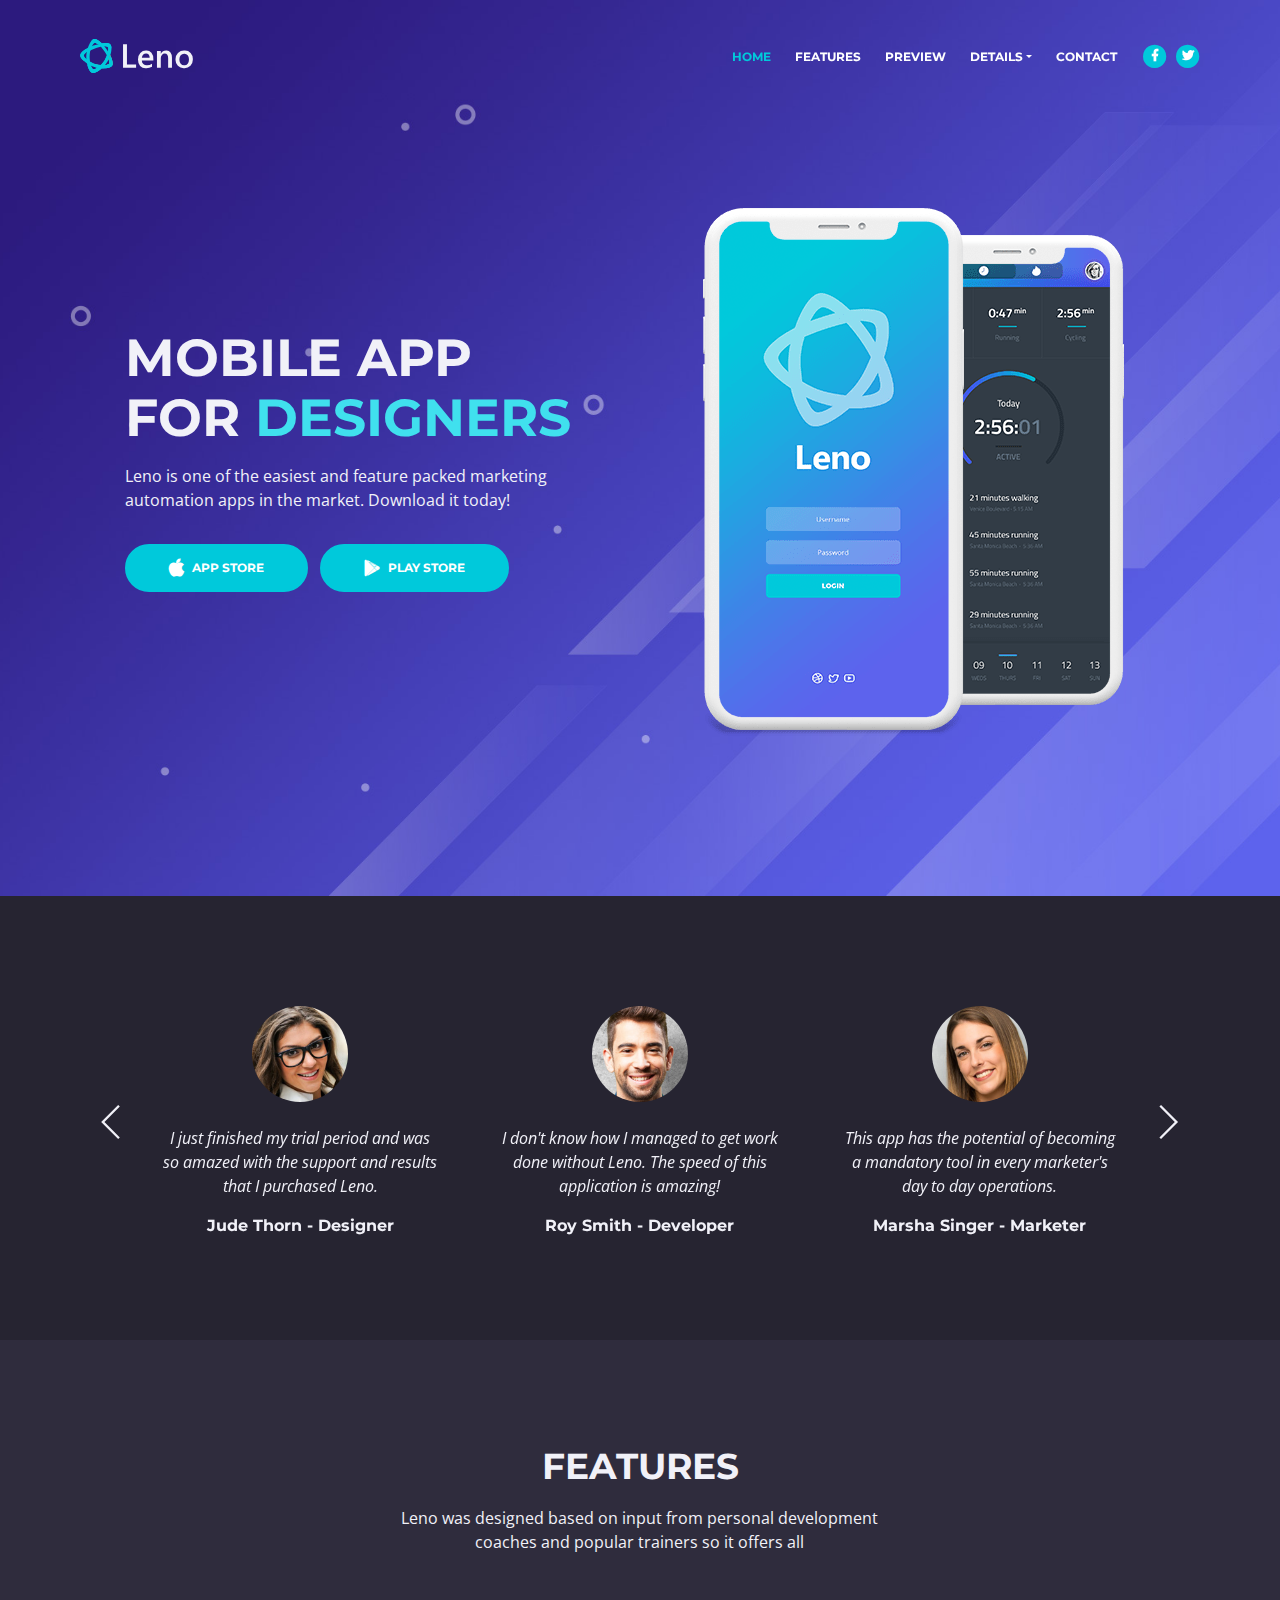
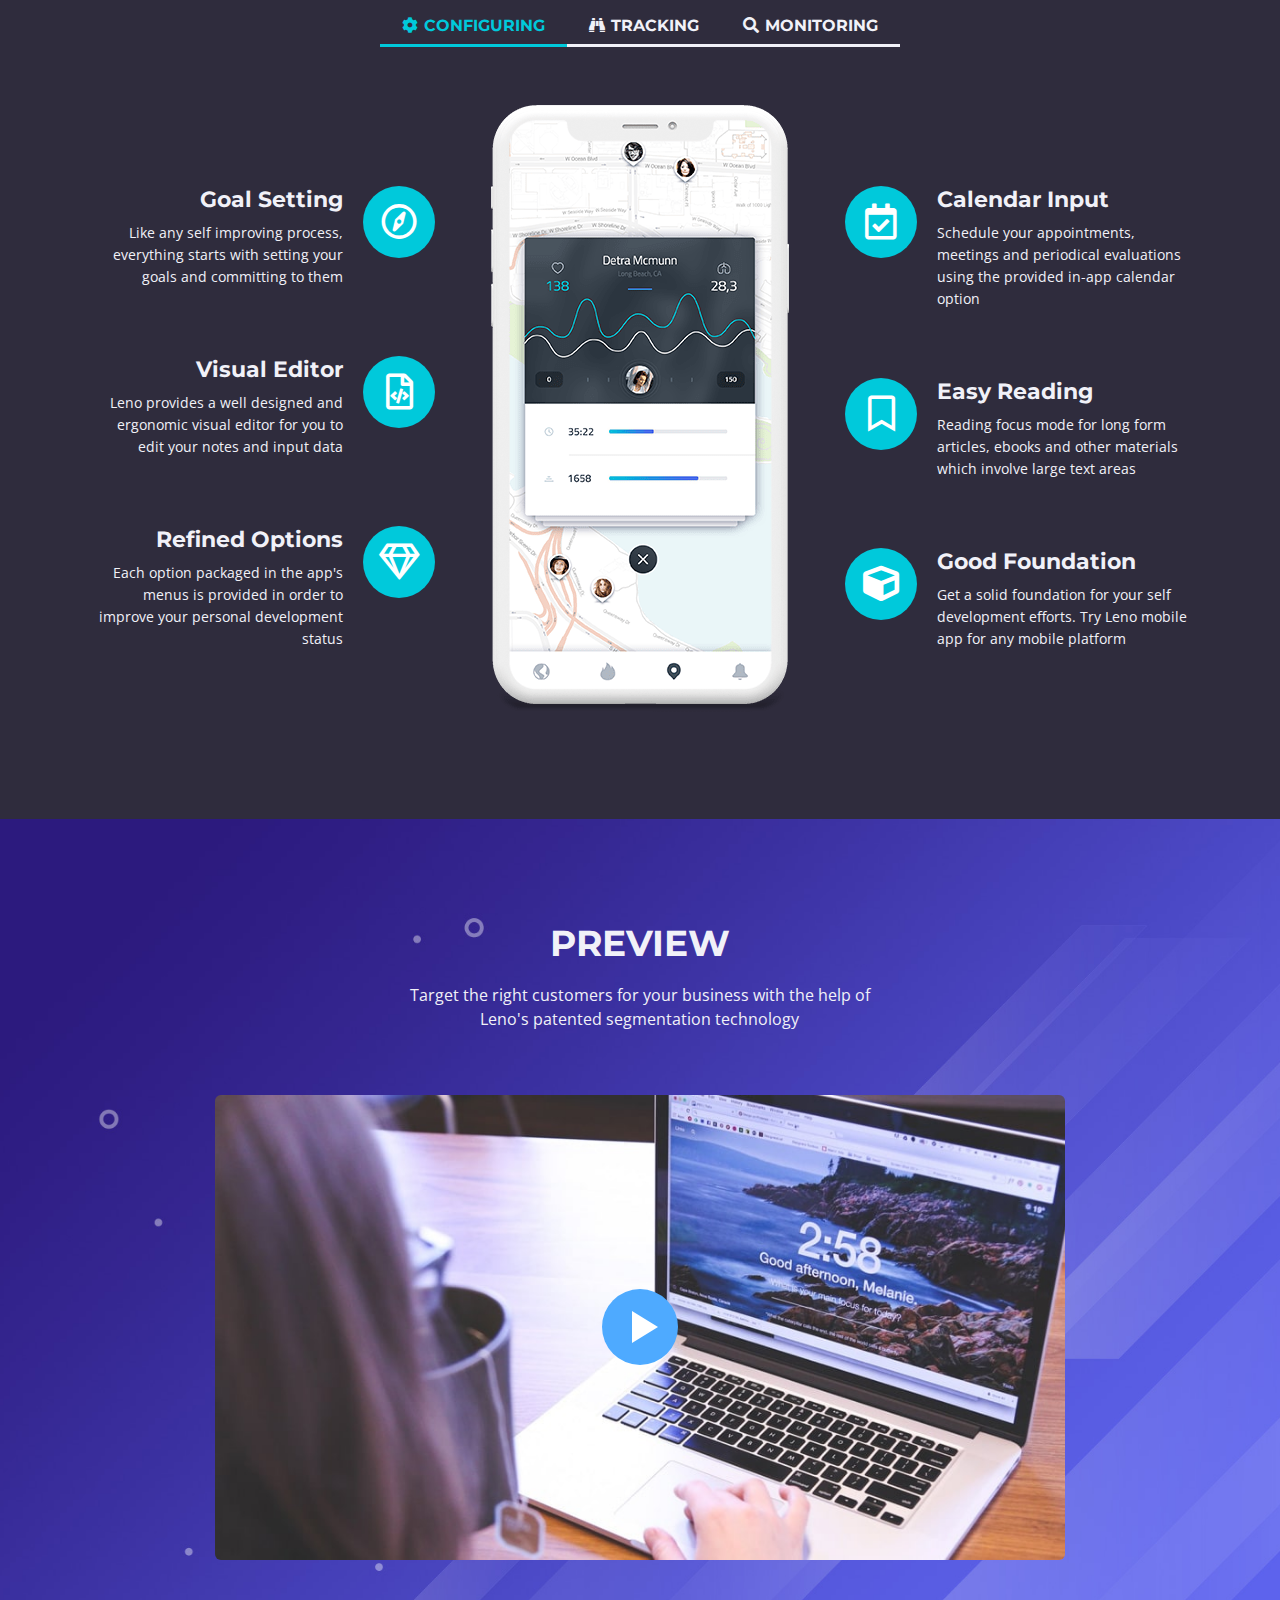
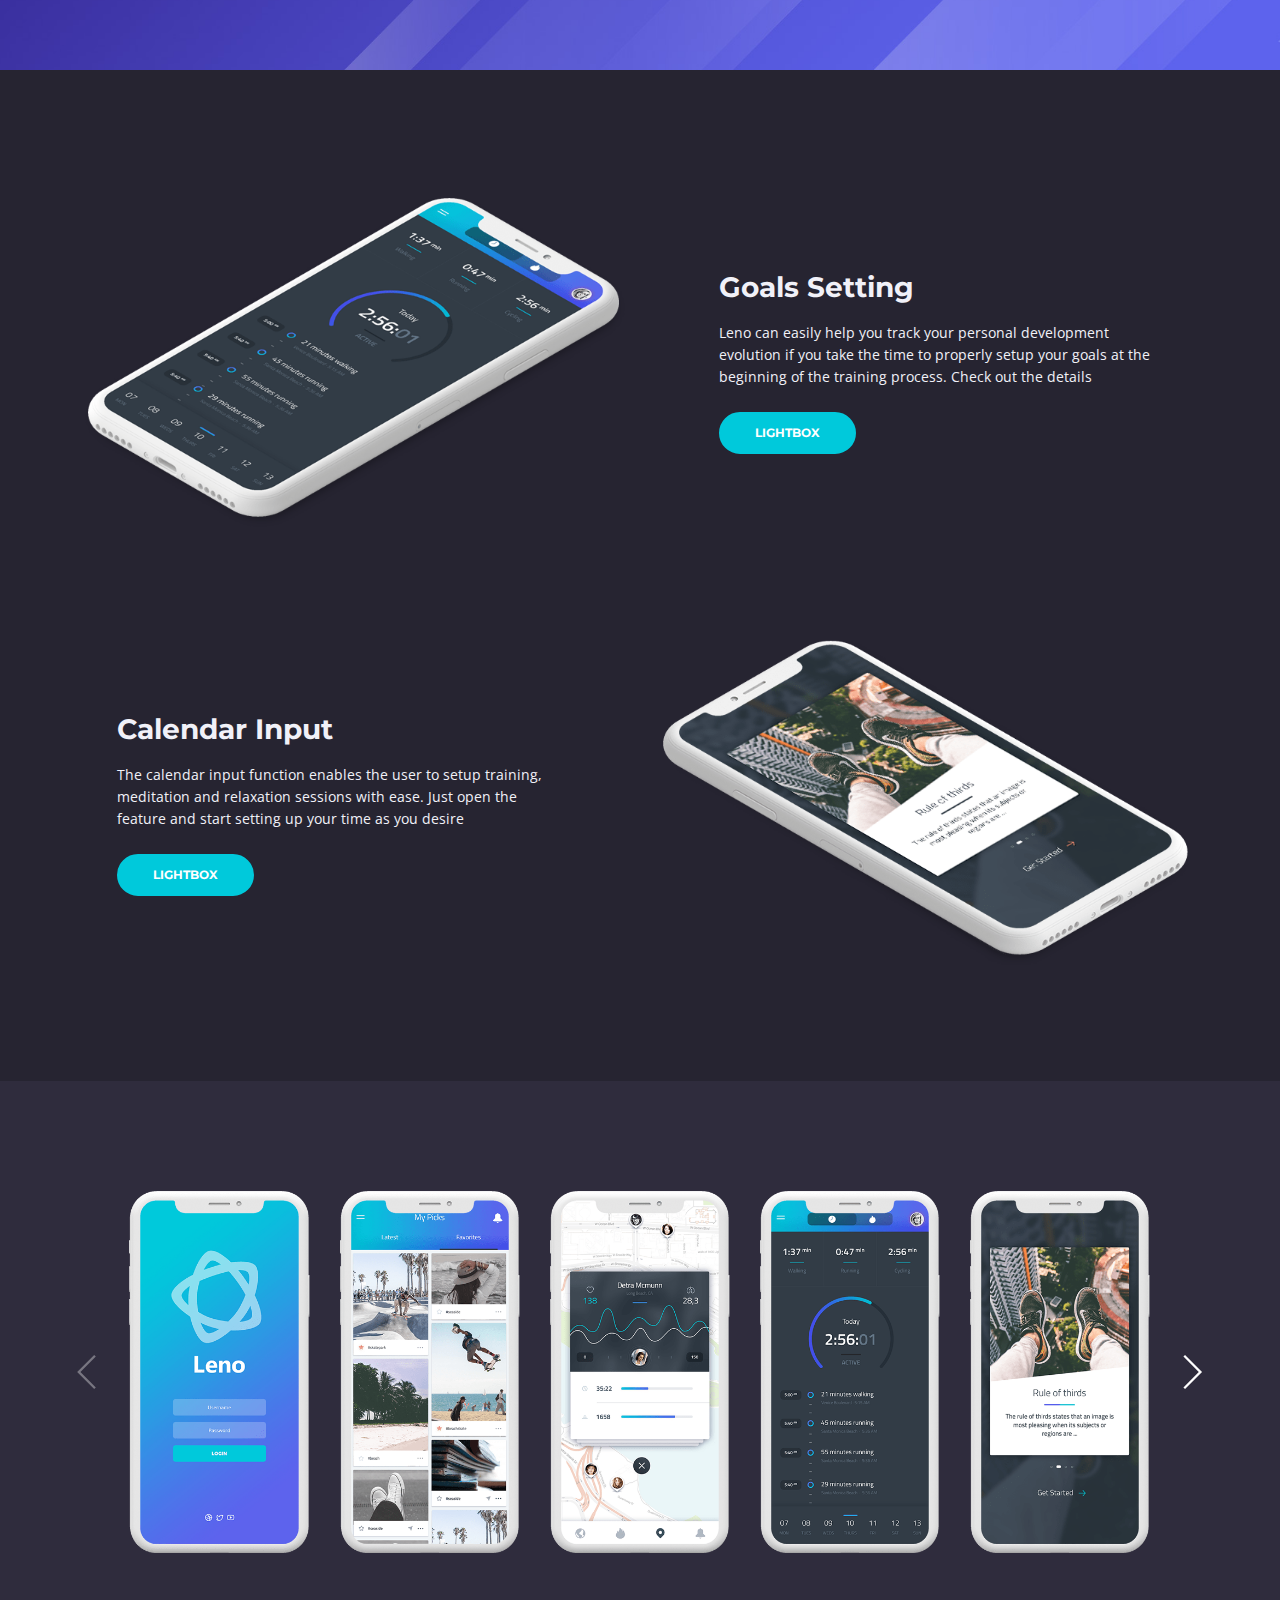
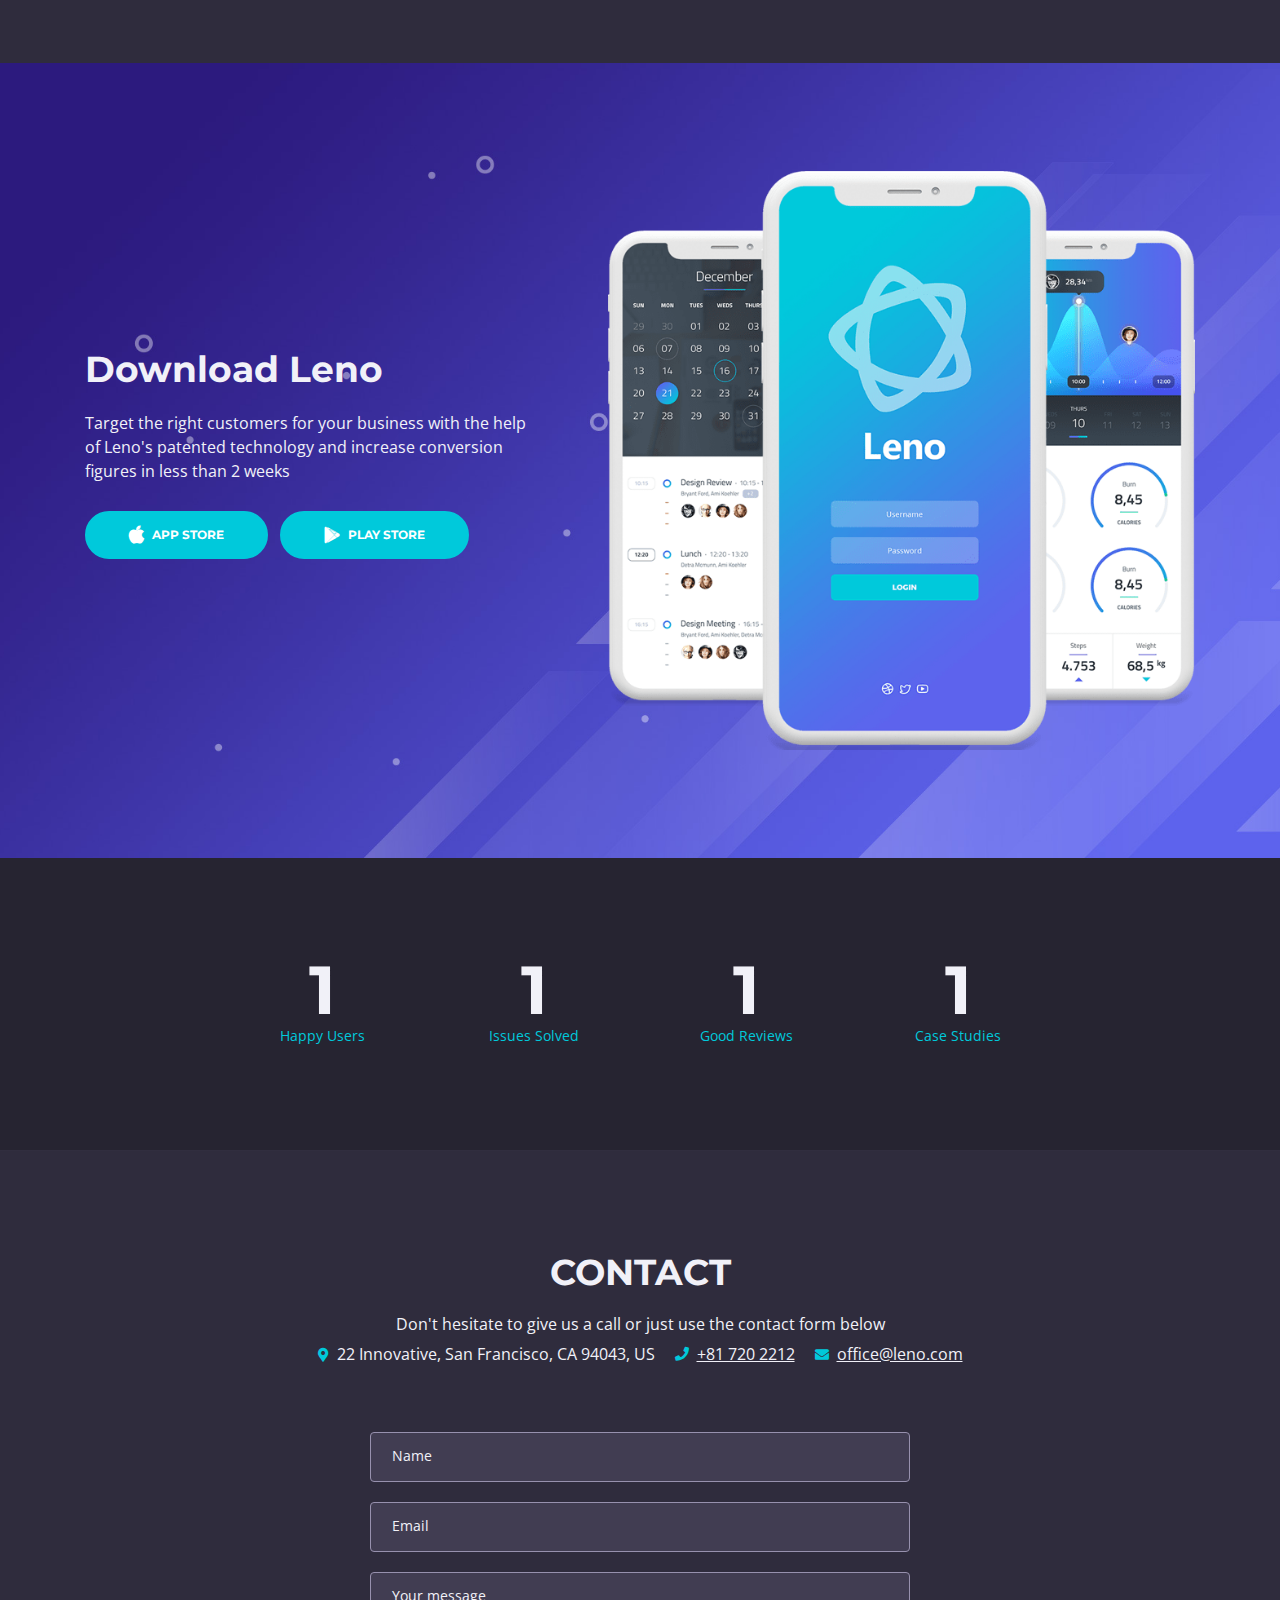
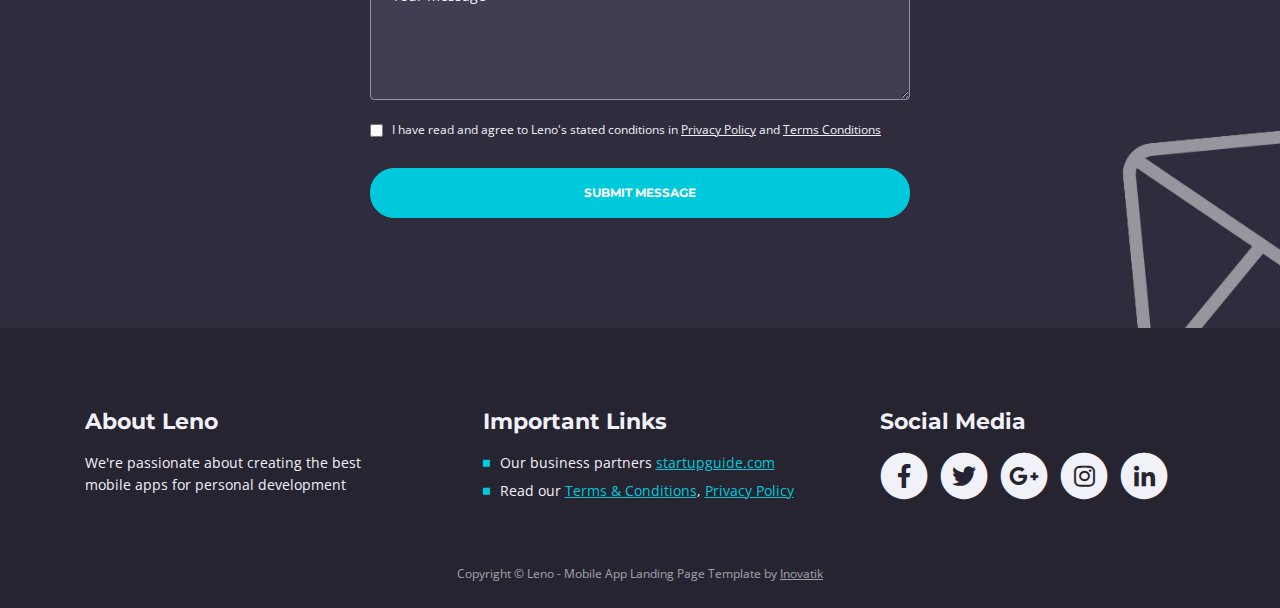
==== commit 278bfd28: "commit" ====
--- a/index.html
+++ b/index.html
@@ -825,7 +825,8 @@
                             <div class="help-block with-errors"></div>
                         </div>
                         <div class="form-group checkbox">
-                            <input type="checkbox" id="cterms" value="Agreed-to-Terms" required>I have read and agree to Leno's stated conditions in <a href="privacy-policy.html">Privacy Policy</a> and <a href="terms-conditions.html">Terms Conditions</a> 
+                            <input type="checkbox" id="cterms" value="Agreed-to-Terms" required>
+                            <label for="cterms">I have read and agree to Leno's stated conditions in <a href="privacy-policy.html">Privacy Policy</a> and <a href="terms-conditions.html">Terms Conditions</a></label>
                             <div class="help-block with-errors"></div>
                         </div>
                         <div class="form-group">
